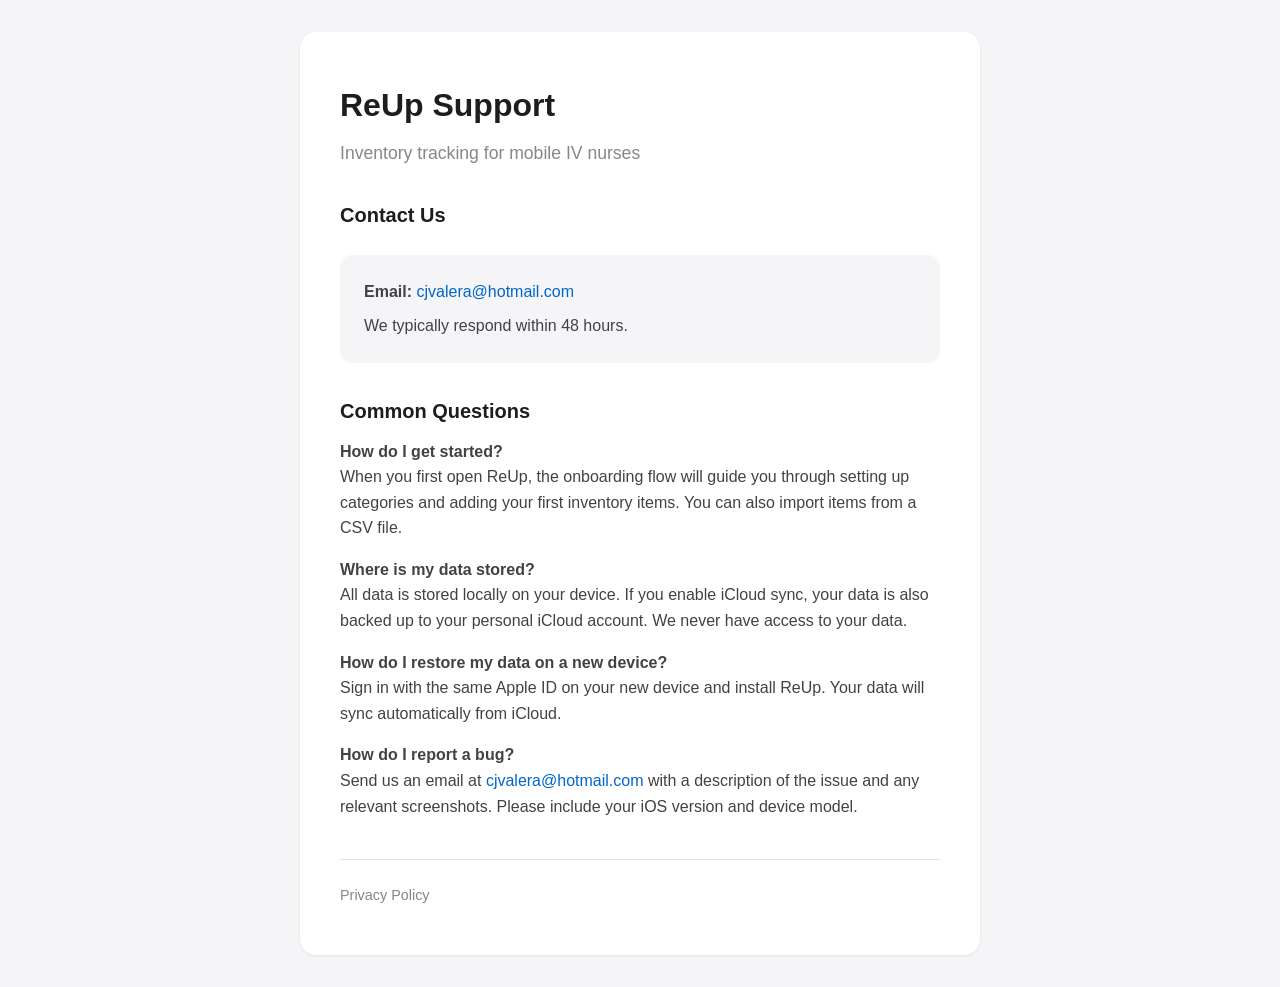
==== index.html @ 14303cd3 "Add support and privacy policy pages for App Store submission" ====
<!DOCTYPE html>
<html lang="en">
<head>
    <meta charset="UTF-8">
    <meta name="viewport" content="width=device-width, initial-scale=1.0">
    <title>ReUp - Support</title>
    <style>
        * { margin: 0; padding: 0; box-sizing: border-box; }
        body {
            font-family: -apple-system, BlinkMacSystemFont, "Segoe UI", Roboto, Helvetica, Arial, sans-serif;
            line-height: 1.6;
            color: #1d1d1f;
            background: #f5f5f7;
            padding: 2rem 1rem;
        }
        .container {
            max-width: 680px;
            margin: 0 auto;
            background: #fff;
            border-radius: 16px;
            padding: 3rem 2.5rem;
            box-shadow: 0 1px 3px rgba(0,0,0,0.08);
        }
        h1 { font-size: 2rem; font-weight: 700; margin-bottom: 0.5rem; }
        .subtitle { color: #86868b; font-size: 1.1rem; margin-bottom: 2rem; }
        h2 { font-size: 1.25rem; font-weight: 600; margin-top: 2rem; margin-bottom: 0.75rem; }
        p { margin-bottom: 1rem; color: #424245; }
        a { color: #0066cc; text-decoration: none; }
        a:hover { text-decoration: underline; }
        .contact-card {
            background: #f5f5f7;
            border-radius: 12px;
            padding: 1.5rem;
            margin: 1.5rem 0;
        }
        .contact-card p { margin-bottom: 0.5rem; }
        .contact-card p:last-child { margin-bottom: 0; }
        .nav { margin-top: 2.5rem; padding-top: 1.5rem; border-top: 1px solid #e5e5e5; font-size: 0.9rem; color: #86868b; }
        .nav a { color: #86868b; }
        .nav a:hover { color: #0066cc; }
    </style>
</head>
<body>
    <div class="container">
        <h1>ReUp Support</h1>
        <p class="subtitle">Inventory tracking for mobile IV nurses</p>

        <h2>Contact Us</h2>
        <div class="contact-card">
            <p><strong>Email:</strong> <a href="mailto:cjvalera@hotmail.com">cjvalera@hotmail.com</a></p>
            <p>We typically respond within 48 hours.</p>
        </div>

        <h2>Common Questions</h2>

        <p><strong>How do I get started?</strong><br>
        When you first open ReUp, the onboarding flow will guide you through setting up categories and adding your first inventory items. You can also import items from a CSV file.</p>

        <p><strong>Where is my data stored?</strong><br>
        All data is stored locally on your device. If you enable iCloud sync, your data is also backed up to your personal iCloud account. We never have access to your data.</p>

        <p><strong>How do I restore my data on a new device?</strong><br>
        Sign in with the same Apple ID on your new device and install ReUp. Your data will sync automatically from iCloud.</p>

        <p><strong>How do I report a bug?</strong><br>
        Send us an email at <a href="mailto:cjvalera@hotmail.com">cjvalera@hotmail.com</a> with a description of the issue and any relevant screenshots. Please include your iOS version and device model.</p>

        <div class="nav">
            <a href="privacy.html">Privacy Policy</a>
        </div>
    </div>
</body>
</html>
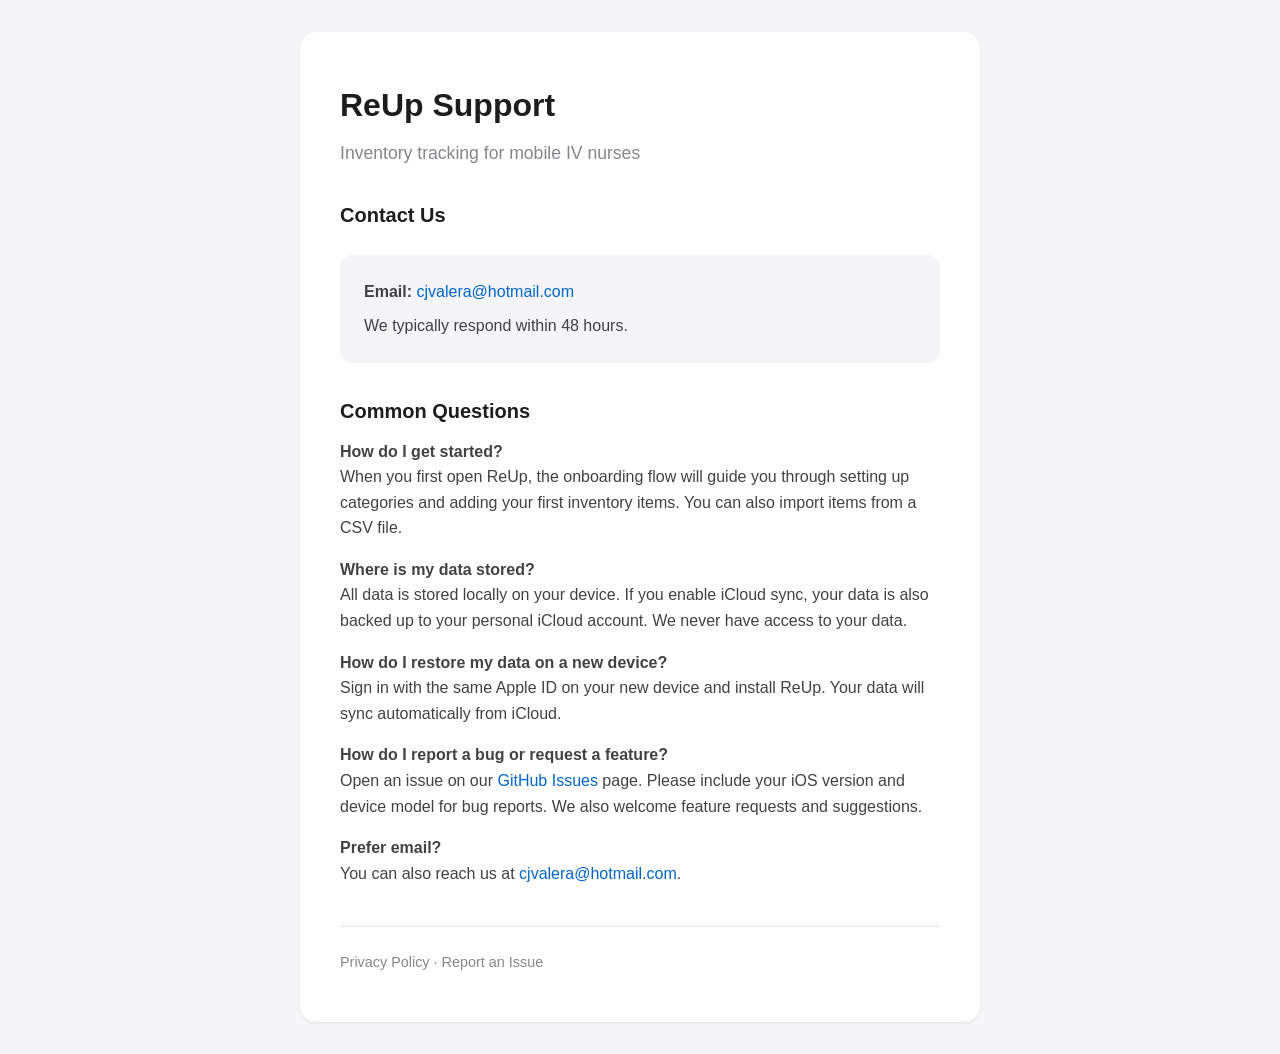
==== commit 9be0b2c2: "Add GitHub Issues link for bug reports and feature requests" ====
--- a/index.html
+++ b/index.html
@@ -62,11 +62,15 @@
         <p><strong>How do I restore my data on a new device?</strong><br>
         Sign in with the same Apple ID on your new device and install ReUp. Your data will sync automatically from iCloud.</p>
 
-        <p><strong>How do I report a bug?</strong><br>
-        Send us an email at <a href="mailto:cjvalera@hotmail.com">cjvalera@hotmail.com</a> with a description of the issue and any relevant screenshots. Please include your iOS version and device model.</p>
+        <p><strong>How do I report a bug or request a feature?</strong><br>
+        Open an issue on our <a href="https://github.com/cjvalera/reup-support/issues">GitHub Issues</a> page. Please include your iOS version and device model for bug reports. We also welcome feature requests and suggestions.</p>
+
+        <p><strong>Prefer email?</strong><br>
+        You can also reach us at <a href="mailto:cjvalera@hotmail.com">cjvalera@hotmail.com</a>.</p>
 
         <div class="nav">
-            <a href="privacy.html">Privacy Policy</a>
+            <a href="privacy.html">Privacy Policy</a> &middot;
+            <a href="https://github.com/cjvalera/reup-support/issues">Report an Issue</a>
         </div>
     </div>
 </body>
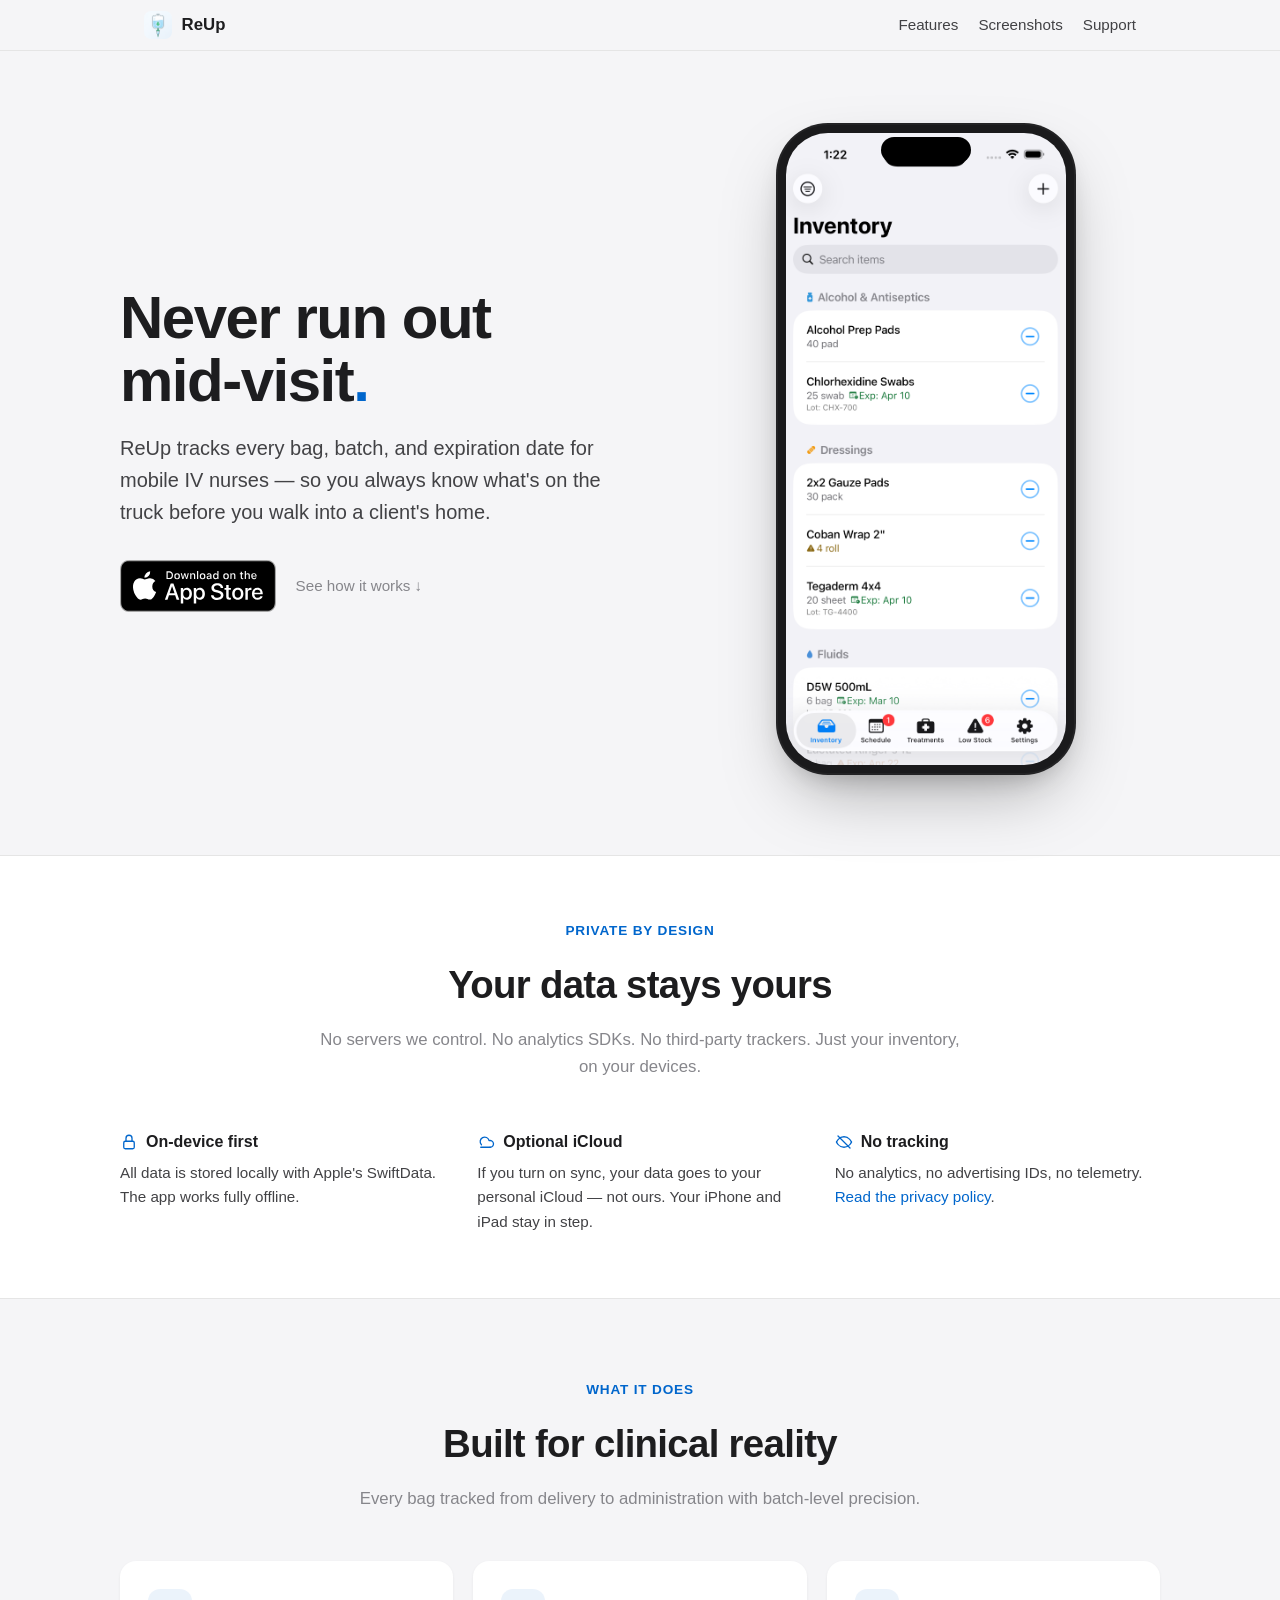
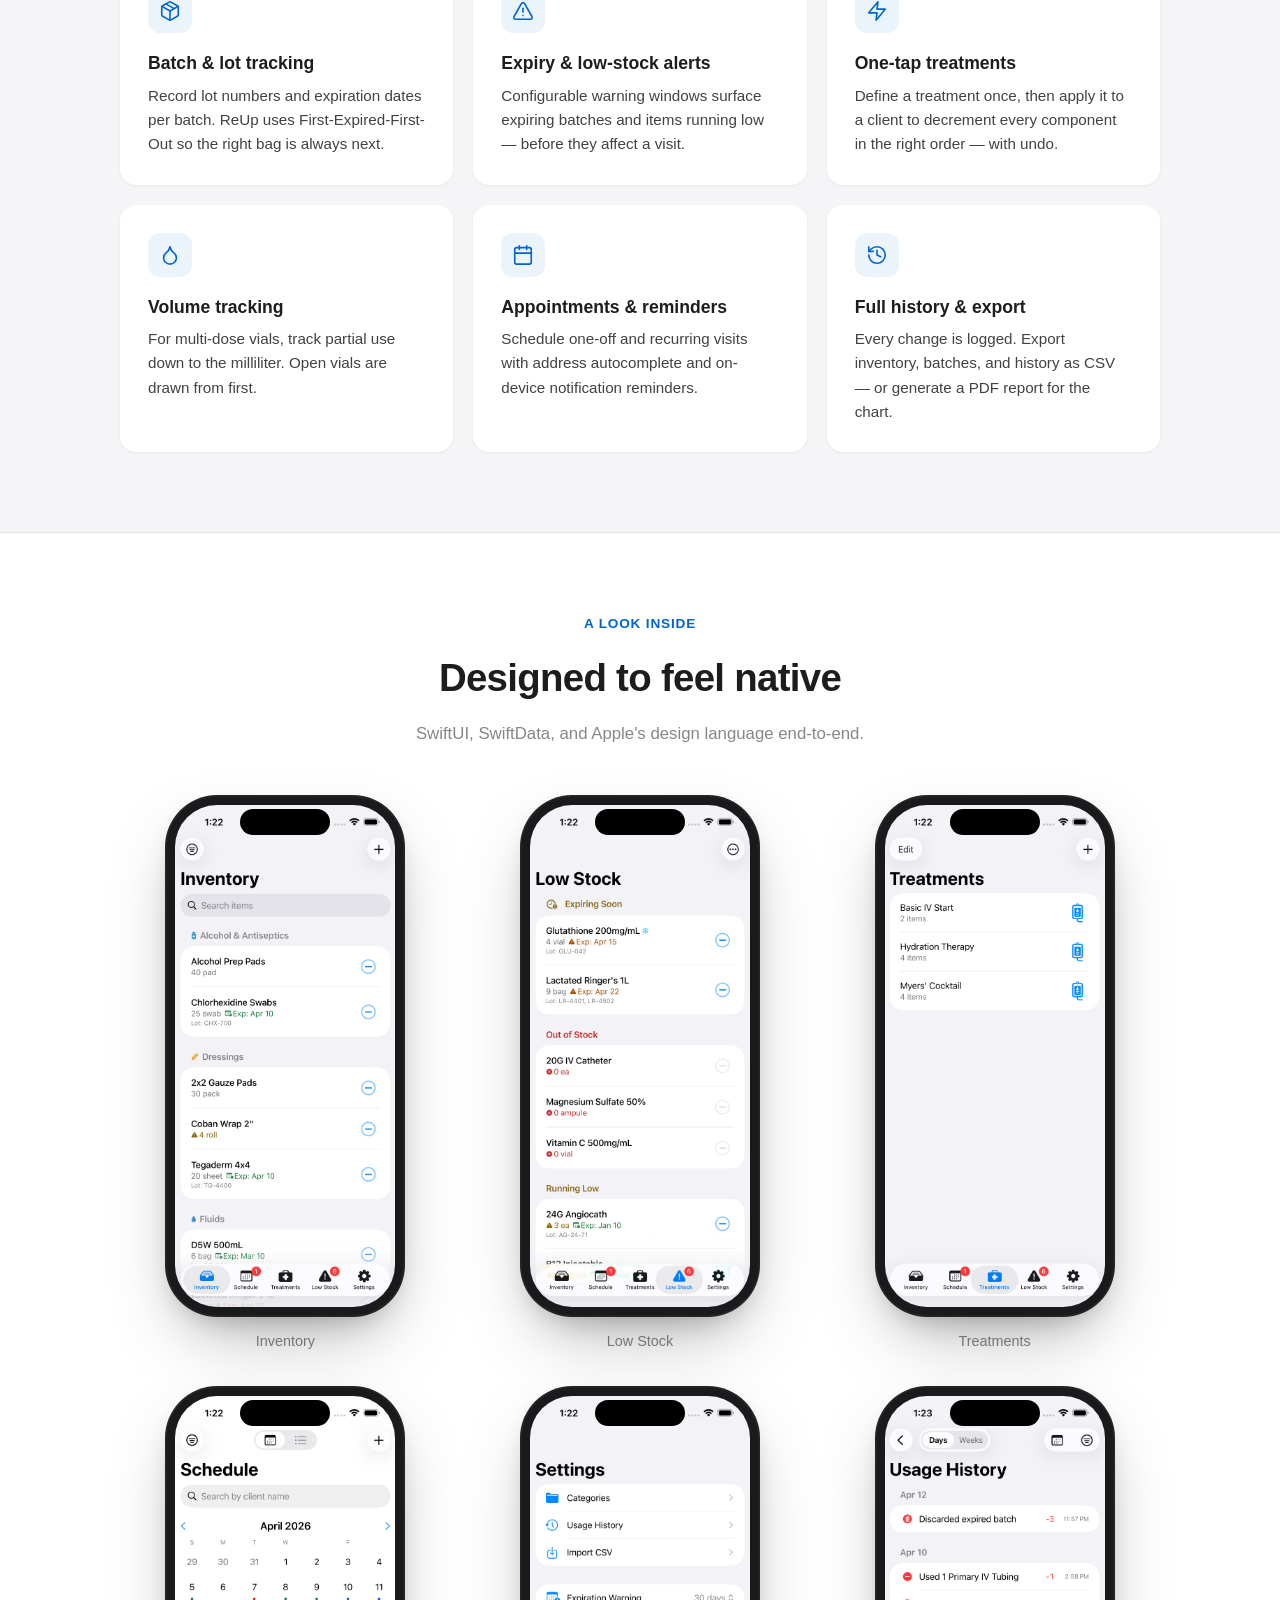
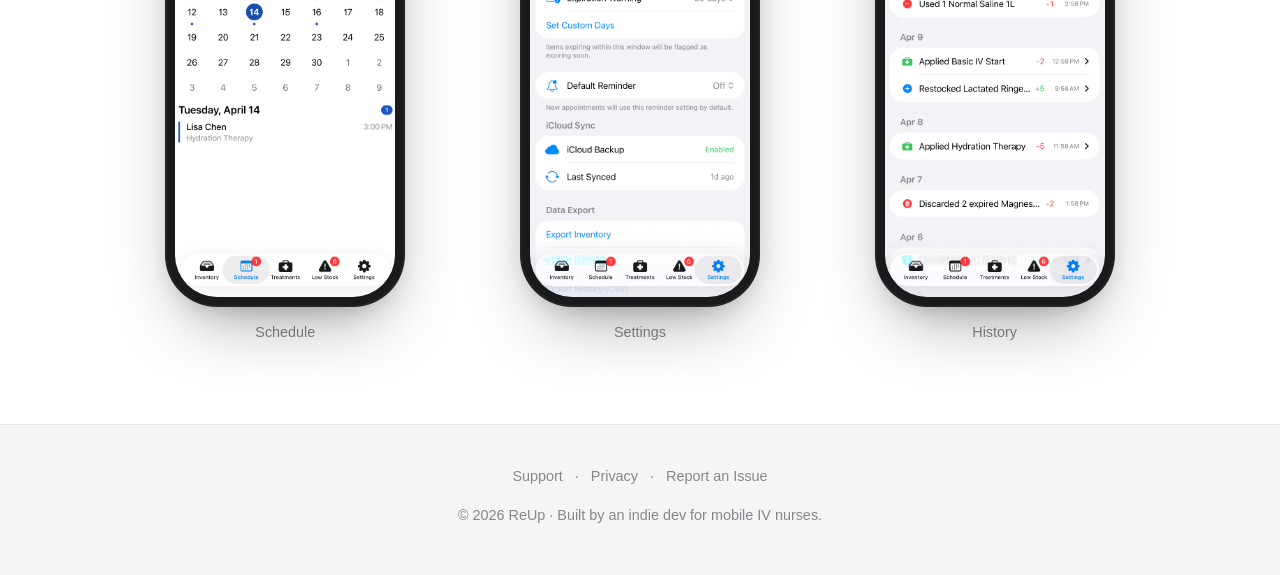
==== commit 0c76aaa2: "Add marketing landing page; move support to /support.html Replace the old support-only index with a " ====
--- a/index.html
+++ b/index.html
@@ -3,75 +3,444 @@
 <head>
     <meta charset="UTF-8">
     <meta name="viewport" content="width=device-width, initial-scale=1.0">
-    <title>ReUp - Support</title>
+    <title>ReUp — IV Nurse Inventory</title>
+    <meta name="description" content="ReUp helps mobile IV nurses keep track of bags, batches, expirations, and appointments — all on iPhone and iPad. Private by design.">
+
+    <link rel="canonical" href="https://cjvalera.github.io/reup-support/">
+    <link rel="icon" type="image/png" href="favicon.png">
+    <link rel="apple-touch-icon" href="apple-touch-icon.png">
+
+    <meta property="og:type" content="website">
+    <meta property="og:title" content="ReUp — IV Nurse Inventory">
+    <meta property="og:description" content="Track bags, batches, expirations, and appointments. Built for mobile IV nurses on iPhone and iPad.">
+    <meta property="og:image" content="https://cjvalera.github.io/reup-support/og-image.png">
+    <meta property="og:url" content="https://cjvalera.github.io/reup-support/">
+    <meta name="twitter:card" content="summary_large_image">
+    <meta name="twitter:title" content="ReUp — IV Nurse Inventory">
+    <meta name="twitter:description" content="Track bags, batches, expirations, and appointments. Built for mobile IV nurses on iPhone and iPad.">
+    <meta name="twitter:image" content="https://cjvalera.github.io/reup-support/og-image.png">
+
+    <script type="application/ld+json">
+    {
+      "@context": "https://schema.org",
+      "@type": "SoftwareApplication",
+      "name": "ReUp - IV Nurse Inventory",
+      "operatingSystem": "iOS",
+      "applicationCategory": "MedicalApplication",
+      "description": "Inventory tracking for mobile IV nurses — batches, expirations, treatments, and appointments.",
+      "url": "https://cjvalera.github.io/reup-support/",
+      "downloadUrl": "https://apps.apple.com/us/app/reup-iv-nurse-inventory/id6762025162",
+      "offers": { "@type": "Offer", "price": "0", "priceCurrency": "USD" }
+    }
+    </script>
+
     <style>
         * { margin: 0; padding: 0; box-sizing: border-box; }
+        :root {
+            --text: #1d1d1f;
+            --muted: #86868b;
+            --body: #424245;
+            --bg: #f5f5f7;
+            --card: #ffffff;
+            --accent: #0066cc;
+            --accent-soft: rgba(0, 102, 204, 0.08);
+            --border: #e5e5e5;
+        }
+        @media (prefers-reduced-motion: no-preference) {
+            html { scroll-behavior: smooth; }
+        }
         body {
             font-family: -apple-system, BlinkMacSystemFont, "Segoe UI", Roboto, Helvetica, Arial, sans-serif;
             line-height: 1.6;
-            color: #1d1d1f;
-            background: #f5f5f7;
-            padding: 2rem 1rem;
-        }
-        .container {
-            max-width: 680px;
+            color: var(--text);
+            background: var(--bg);
+            -webkit-font-smoothing: antialiased;
+        }
+
+        /* Nav */
+        .nav-bar {
+            background: rgba(245, 245, 247, 0.85);
+            backdrop-filter: saturate(180%) blur(20px);
+            -webkit-backdrop-filter: saturate(180%) blur(20px);
+            border-bottom: 1px solid var(--border);
+            position: sticky;
+            top: 0;
+            z-index: 10;
+        }
+        .nav-inner {
+            max-width: 1040px;
             margin: 0 auto;
-            background: #fff;
+            padding: 0.7rem 1.5rem;
+            display: flex;
+            align-items: center;
+            justify-content: space-between;
+        }
+        .nav-brand { display: flex; align-items: center; gap: 0.6rem; font-weight: 600; font-size: 1.05rem; color: var(--text); text-decoration: none; }
+        .nav-brand img { width: 28px; height: 28px; border-radius: 7px; }
+        .nav-links { display: flex; gap: 1.25rem; font-size: 0.95rem; }
+        .nav-links a { color: var(--body); text-decoration: none; }
+        .nav-links a:hover { color: var(--accent); }
+
+        section { padding: 5rem 1.5rem; }
+        .container { max-width: 1040px; margin: 0 auto; }
+
+        /* Hero */
+        .hero { padding-top: 4.5rem; padding-bottom: 5rem; }
+        .hero-grid {
+            display: grid;
+            grid-template-columns: 1.1fr 1fr;
+            gap: 3.5rem;
+            align-items: center;
+        }
+        .hero-text h1 {
+            font-size: clamp(2.4rem, 5.2vw, 3.75rem);
+            font-weight: 700;
+            letter-spacing: -0.025em;
+            line-height: 1.05;
+            margin-bottom: 1.25rem;
+        }
+        .hero-text h1 .dot { color: var(--accent); }
+        .hero-text .tagline {
+            font-size: clamp(1.05rem, 2vw, 1.25rem);
+            color: var(--body);
+            max-width: 520px;
+            margin-bottom: 2rem;
+        }
+        .cta-row { display: flex; gap: 1rem; flex-wrap: wrap; align-items: center; }
+        .app-store-badge {
+            display: inline-block;
+            transition: transform 0.15s ease;
+        }
+        .app-store-badge:hover { transform: scale(1.03); }
+        .app-store-badge img { display: block; height: 52px; width: auto; }
+        .scroll-cue {
+            color: var(--muted);
+            font-size: 0.95rem;
+            text-decoration: none;
+            display: inline-flex;
+            align-items: center;
+            gap: 0.35rem;
+            padding: 0.5rem 0.25rem;
+        }
+        .scroll-cue:hover { color: var(--accent); }
+
+        /* Phone mockup */
+        .hero-visual { display: flex; justify-content: center; align-items: center; }
+        .phone {
+            position: relative;
+            width: min(300px, 80vw);
+            aspect-ratio: 1320 / 2868;
+            background: #1a1a1c;
+            border-radius: 52px;
+            padding: 10px;
+            box-shadow:
+                0 0 0 2px rgba(255,255,255,0.04) inset,
+                0 30px 70px -20px rgba(0,0,0,0.35),
+                0 12px 28px -14px rgba(0,0,0,0.25);
+        }
+        .phone::before {
+            content: '';
+            position: absolute;
+            top: 14px; left: 50%;
+            transform: translateX(-50%);
+            width: 90px; height: 26px;
+            background: #000;
+            border-radius: 999px;
+            z-index: 2;
+        }
+        .phone img {
+            display: block;
+            width: 100%;
+            height: 100%;
+            border-radius: 42px;
+            object-fit: cover;
+        }
+
+        /* Privacy band — promoted */
+        .privacy-band {
+            background: var(--card);
+            border-top: 1px solid var(--border);
+            border-bottom: 1px solid var(--border);
+            padding: 4rem 1.5rem;
+        }
+        .privacy-grid {
+            display: grid;
+            grid-template-columns: repeat(auto-fit, minmax(220px, 1fr));
+            gap: 2rem;
+        }
+        .privacy-item h4 {
+            font-weight: 600;
+            margin-bottom: 0.4rem;
+            display: flex;
+            align-items: center;
+            gap: 0.5rem;
+        }
+        .privacy-item h4 svg {
+            width: 18px; height: 18px; color: var(--accent);
+            flex-shrink: 0;
+        }
+        .privacy-item p { color: var(--body); font-size: 0.95rem; }
+        .privacy-item p a { color: var(--accent); text-decoration: none; }
+        .privacy-item p a:hover { text-decoration: underline; }
+
+        /* Section heads */
+        .eyebrow {
+            display: block;
+            text-align: center;
+            color: var(--accent);
+            font-size: 0.85rem;
+            font-weight: 600;
+            letter-spacing: 0.06em;
+            text-transform: uppercase;
+            margin-bottom: 0.75rem;
+        }
+        .section-title {
+            font-size: clamp(1.85rem, 3.5vw, 2.4rem);
+            font-weight: 700;
+            letter-spacing: -0.018em;
+            text-align: center;
+            margin-bottom: 0.75rem;
+        }
+        .section-sub {
+            text-align: center;
+            color: var(--muted);
+            max-width: 640px;
+            margin: 0 auto 3rem;
+            font-size: 1.05rem;
+        }
+
+        /* Features */
+        .features {
+            display: grid;
+            grid-template-columns: repeat(auto-fit, minmax(280px, 1fr));
+            gap: 1.25rem;
+        }
+        .feature {
+            background: var(--card);
             border-radius: 16px;
-            padding: 3rem 2.5rem;
-            box-shadow: 0 1px 3px rgba(0,0,0,0.08);
-        }
-        h1 { font-size: 2rem; font-weight: 700; margin-bottom: 0.5rem; }
-        .subtitle { color: #86868b; font-size: 1.1rem; margin-bottom: 2rem; }
-        h2 { font-size: 1.25rem; font-weight: 600; margin-top: 2rem; margin-bottom: 0.75rem; }
-        p { margin-bottom: 1rem; color: #424245; }
-        a { color: #0066cc; text-decoration: none; }
-        a:hover { text-decoration: underline; }
-        .contact-card {
-            background: #f5f5f7;
+            padding: 1.75rem;
+            box-shadow: 0 1px 3px rgba(0,0,0,0.06);
+            transition: transform 0.2s ease, box-shadow 0.2s ease;
+        }
+        .feature:hover {
+            transform: translateY(-2px);
+            box-shadow: 0 6px 20px rgba(0,0,0,0.08);
+        }
+        .feature .icon-tile {
+            width: 44px;
+            height: 44px;
             border-radius: 12px;
-            padding: 1.5rem;
-            margin: 1.5rem 0;
-        }
-        .contact-card p { margin-bottom: 0.5rem; }
-        .contact-card p:last-child { margin-bottom: 0; }
-        .nav { margin-top: 2.5rem; padding-top: 1.5rem; border-top: 1px solid #e5e5e5; font-size: 0.9rem; color: #86868b; }
-        .nav a { color: #86868b; }
-        .nav a:hover { color: #0066cc; }
+            background: var(--accent-soft);
+            color: var(--accent);
+            display: inline-flex;
+            align-items: center;
+            justify-content: center;
+            margin-bottom: 1rem;
+        }
+        .feature .icon-tile svg { width: 22px; height: 22px; }
+        .feature h3 { font-size: 1.1rem; font-weight: 600; margin-bottom: 0.4rem; }
+        .feature p { color: var(--body); font-size: 0.95rem; }
+
+        /* Screenshots */
+        .shots-band { background: var(--card); border-top: 1px solid var(--border); }
+        .shots-grid {
+            display: grid;
+            grid-template-columns: repeat(3, 1fr);
+            gap: 2rem 1.5rem;
+            justify-items: center;
+        }
+        @media (max-width: 880px) { .shots-grid { grid-template-columns: repeat(2, 1fr); } }
+        @media (max-width: 540px) { .shots-grid { grid-template-columns: 1fr; } }
+        .shot {
+            display: flex;
+            flex-direction: column;
+            align-items: center;
+        }
+        .shot .phone { width: min(240px, 80vw); }
+        .shot-caption {
+            text-align: center;
+            color: var(--muted);
+            font-size: 0.9rem;
+            margin-top: 0.85rem;
+            font-weight: 500;
+        }
+
+        /* Footer */
+        footer {
+            padding: 2.5rem 1.5rem 3rem;
+            text-align: center;
+            color: var(--muted);
+            font-size: 0.9rem;
+            border-top: 1px solid var(--border);
+            background: var(--bg);
+        }
+        footer a { color: var(--muted); text-decoration: none; margin: 0 0.5rem; }
+        footer a:hover { color: var(--accent); }
+        .footer-credit { margin-top: 1rem; }
+
+        /* Responsive */
+        @media (max-width: 760px) {
+            .hero-grid { grid-template-columns: 1fr; gap: 2.5rem; text-align: center; }
+            .hero-text .tagline { margin-left: auto; margin-right: auto; }
+            .cta-row { justify-content: center; }
+            section { padding: 3.5rem 1.25rem; }
+            .hero { padding-top: 3rem; padding-bottom: 3.5rem; }
+        }
     </style>
 </head>
 <body>
-    <div class="container">
-        <h1>ReUp Support</h1>
-        <p class="subtitle">Inventory tracking for mobile IV nurses</p>
-
-        <h2>Contact Us</h2>
-        <div class="contact-card">
-            <p><strong>Email:</strong> <a href="mailto:cjvalera@hotmail.com">cjvalera@hotmail.com</a></p>
-            <p>We typically respond within 48 hours.</p>
-        </div>
-
-        <h2>Common Questions</h2>
-
-        <p><strong>How do I get started?</strong><br>
-        When you first open ReUp, the onboarding flow will guide you through setting up categories and adding your first inventory items. You can also import items from a CSV file.</p>
-
-        <p><strong>Where is my data stored?</strong><br>
-        All data is stored locally on your device. If you enable iCloud sync, your data is also backed up to your personal iCloud account. We never have access to your data.</p>
-
-        <p><strong>How do I restore my data on a new device?</strong><br>
-        Sign in with the same Apple ID on your new device and install ReUp. Your data will sync automatically from iCloud.</p>
-
-        <p><strong>How do I report a bug or request a feature?</strong><br>
-        Open an issue on our <a href="https://github.com/cjvalera/reup-support/issues">GitHub Issues</a> page. Please include your iOS version and device model for bug reports. We also welcome feature requests and suggestions.</p>
-
-        <p><strong>Prefer email?</strong><br>
-        You can also reach us at <a href="mailto:cjvalera@hotmail.com">cjvalera@hotmail.com</a>.</p>
-
-        <div class="nav">
-            <a href="privacy.html">Privacy Policy</a> &middot;
+
+    <nav class="nav-bar">
+        <div class="nav-inner">
+            <a href="#" class="nav-brand">
+                <img src="favicon.png" alt="" width="28" height="28">
+                <span>ReUp</span>
+            </a>
+            <div class="nav-links">
+                <a href="#features">Features</a>
+                <a href="#screenshots">Screenshots</a>
+                <a href="support.html">Support</a>
+            </div>
+        </div>
+    </nav>
+
+    <section class="hero">
+        <div class="container">
+            <div class="hero-grid">
+                <div class="hero-text">
+                    <h1>Never run out<br>mid-visit<span class="dot">.</span></h1>
+                    <p class="tagline">ReUp tracks every bag, batch, and expiration date for mobile IV nurses — so you always know what's on the truck before you walk into a client's home.</p>
+                    <div class="cta-row">
+                        <a href="https://apps.apple.com/us/app/reup-iv-nurse-inventory/id6762025162" class="app-store-badge" aria-label="Download ReUp on the App Store">
+                            <img src="screenshots/app-store-badge.svg" alt="Download on the App Store" width="156" height="52">
+                        </a>
+                        <a href="#screenshots" class="scroll-cue">See how it works ↓</a>
+                    </div>
+                </div>
+                <div class="hero-visual">
+                    <div class="phone">
+                        <img src="screenshots/01_inventory.png" alt="ReUp inventory screen on iPhone" width="300" height="652" loading="eager">
+                    </div>
+                </div>
+            </div>
+        </div>
+    </section>
+
+    <section class="privacy-band">
+        <div class="container">
+            <span class="eyebrow">Private by design</span>
+            <h2 class="section-title">Your data stays yours</h2>
+            <p class="section-sub">No servers we control. No analytics SDKs. No third-party trackers. Just your inventory, on your devices.</p>
+
+            <div class="privacy-grid">
+                <div class="privacy-item">
+                    <h4>
+                        <svg viewBox="0 0 24 24" fill="none" stroke="currentColor" stroke-width="1.75" stroke-linecap="round" stroke-linejoin="round" aria-hidden="true"><rect x="5" y="11" width="14" height="10" rx="2"/><path d="M8 11V7a4 4 0 0 1 8 0v4"/></svg>
+                        On-device first
+                    </h4>
+                    <p>All data is stored locally with Apple's SwiftData. The app works fully offline.</p>
+                </div>
+                <div class="privacy-item">
+                    <h4>
+                        <svg viewBox="0 0 24 24" fill="none" stroke="currentColor" stroke-width="1.75" stroke-linecap="round" stroke-linejoin="round" aria-hidden="true"><path d="M17.5 19a4.5 4.5 0 1 0-1.4-8.78 6 6 0 1 0-10.18 5.4"/><path d="M5 19h12.5"/></svg>
+                        Optional iCloud
+                    </h4>
+                    <p>If you turn on sync, your data goes to your personal iCloud — not ours. Your iPhone and iPad stay in step.</p>
+                </div>
+                <div class="privacy-item">
+                    <h4>
+                        <svg viewBox="0 0 24 24" fill="none" stroke="currentColor" stroke-width="1.75" stroke-linecap="round" stroke-linejoin="round" aria-hidden="true"><path d="M2 12s3-7 10-7 10 7 10 7"/><path d="M2 12s3 7 10 7 10-7 10-7"/><path d="m4 4 16 16"/></svg>
+                        No tracking
+                    </h4>
+                    <p>No analytics, no advertising IDs, no telemetry. <a href="privacy.html">Read the privacy policy</a>.</p>
+                </div>
+            </div>
+        </div>
+    </section>
+
+    <section id="features">
+        <div class="container">
+            <span class="eyebrow">What it does</span>
+            <h2 class="section-title">Built for clinical reality</h2>
+            <p class="section-sub">Every bag tracked from delivery to administration with batch-level precision.</p>
+
+            <div class="features">
+                <div class="feature">
+                    <span class="icon-tile">
+                        <svg viewBox="0 0 24 24" fill="none" stroke="currentColor" stroke-width="1.75" stroke-linecap="round" stroke-linejoin="round" aria-hidden="true"><path d="m7.5 4.27 9 5.15"/><path d="M21 8a2 2 0 0 0-1-1.73l-7-4a2 2 0 0 0-2 0l-7 4A2 2 0 0 0 3 8v8a2 2 0 0 0 1 1.73l7 4a2 2 0 0 0 2 0l7-4A2 2 0 0 0 21 16Z"/><path d="M3.3 7 12 12l8.7-5"/><path d="M12 22V12"/></svg>
+                    </span>
+                    <h3>Batch &amp; lot tracking</h3>
+                    <p>Record lot numbers and expiration dates per batch. ReUp uses First-Expired-First-Out so the right bag is always next.</p>
+                </div>
+
+                <div class="feature">
+                    <span class="icon-tile">
+                        <svg viewBox="0 0 24 24" fill="none" stroke="currentColor" stroke-width="1.75" stroke-linecap="round" stroke-linejoin="round" aria-hidden="true"><path d="m21.73 18-8-14a2 2 0 0 0-3.48 0l-8 14A2 2 0 0 0 4 21h16a2 2 0 0 0 1.73-3Z"/><line x1="12" x2="12" y1="9" y2="13"/><line x1="12" x2="12.01" y1="17" y2="17"/></svg>
+                    </span>
+                    <h3>Expiry &amp; low-stock alerts</h3>
+                    <p>Configurable warning windows surface expiring batches and items running low — before they affect a visit.</p>
+                </div>
+
+                <div class="feature">
+                    <span class="icon-tile">
+                        <svg viewBox="0 0 24 24" fill="none" stroke="currentColor" stroke-width="1.75" stroke-linecap="round" stroke-linejoin="round" aria-hidden="true"><polygon points="13 2 3 14 12 14 11 22 21 10 12 10 13 2"/></svg>
+                    </span>
+                    <h3>One-tap treatments</h3>
+                    <p>Define a treatment once, then apply it to a client to decrement every component in the right order — with undo.</p>
+                </div>
+
+                <div class="feature">
+                    <span class="icon-tile">
+                        <svg viewBox="0 0 24 24" fill="none" stroke="currentColor" stroke-width="1.75" stroke-linecap="round" stroke-linejoin="round" aria-hidden="true"><path d="M12 22a7 7 0 0 0 7-7c0-2-1-3.9-3-5.5s-3.5-4-4-6.5c-.5 2.5-2 4.9-4 6.5C6 11.1 5 13 5 15a7 7 0 0 0 7 7z"/></svg>
+                    </span>
+                    <h3>Volume tracking</h3>
+                    <p>For multi-dose vials, track partial use down to the milliliter. Open vials are drawn from first.</p>
+                </div>
+
+                <div class="feature">
+                    <span class="icon-tile">
+                        <svg viewBox="0 0 24 24" fill="none" stroke="currentColor" stroke-width="1.75" stroke-linecap="round" stroke-linejoin="round" aria-hidden="true"><path d="M8 2v4"/><path d="M16 2v4"/><rect width="18" height="18" x="3" y="4" rx="2"/><path d="M3 10h18"/></svg>
+                    </span>
+                    <h3>Appointments &amp; reminders</h3>
+                    <p>Schedule one-off and recurring visits with address autocomplete and on-device notification reminders.</p>
+                </div>
+
+                <div class="feature">
+                    <span class="icon-tile">
+                        <svg viewBox="0 0 24 24" fill="none" stroke="currentColor" stroke-width="1.75" stroke-linecap="round" stroke-linejoin="round" aria-hidden="true"><path d="M3 12a9 9 0 1 0 9-9 9.75 9.75 0 0 0-6.74 2.74L3 8"/><path d="M3 3v5h5"/><path d="M12 7v5l4 2"/></svg>
+                    </span>
+                    <h3>Full history &amp; export</h3>
+                    <p>Every change is logged. Export inventory, batches, and history as CSV — or generate a PDF report for the chart.</p>
+                </div>
+            </div>
+        </div>
+    </section>
+
+    <section id="screenshots" class="shots-band">
+        <div class="container">
+            <span class="eyebrow">A look inside</span>
+            <h2 class="section-title">Designed to feel native</h2>
+            <p class="section-sub">SwiftUI, SwiftData, and Apple's design language end-to-end.</p>
+
+            <div class="shots-grid">
+                <figure class="shot"><div class="phone"><img src="screenshots/01_inventory.png" alt="Inventory screen" loading="lazy" width="240" height="522"></div><figcaption class="shot-caption">Inventory</figcaption></figure>
+                <figure class="shot"><div class="phone"><img src="screenshots/02_low_stock.png" alt="Low stock screen" loading="lazy" width="240" height="522"></div><figcaption class="shot-caption">Low Stock</figcaption></figure>
+                <figure class="shot"><div class="phone"><img src="screenshots/03_treatments.png" alt="Treatments screen" loading="lazy" width="240" height="522"></div><figcaption class="shot-caption">Treatments</figcaption></figure>
+                <figure class="shot"><div class="phone"><img src="screenshots/04_schedule.png" alt="Schedule screen" loading="lazy" width="240" height="522"></div><figcaption class="shot-caption">Schedule</figcaption></figure>
+                <figure class="shot"><div class="phone"><img src="screenshots/05_settings.png" alt="Settings screen" loading="lazy" width="240" height="522"></div><figcaption class="shot-caption">Settings</figcaption></figure>
+                <figure class="shot"><div class="phone"><img src="screenshots/06_history.png" alt="History screen" loading="lazy" width="240" height="522"></div><figcaption class="shot-caption">History</figcaption></figure>
+            </div>
+        </div>
+    </section>
+
+    <footer>
+        <div>
+            <a href="support.html">Support</a> &middot;
+            <a href="privacy.html">Privacy</a> &middot;
             <a href="https://github.com/cjvalera/reup-support/issues">Report an Issue</a>
         </div>
-    </div>
+        <p class="footer-credit">&copy; 2026 ReUp · Built by an indie dev for mobile IV nurses.</p>
+    </footer>
+
 </body>
 </html>
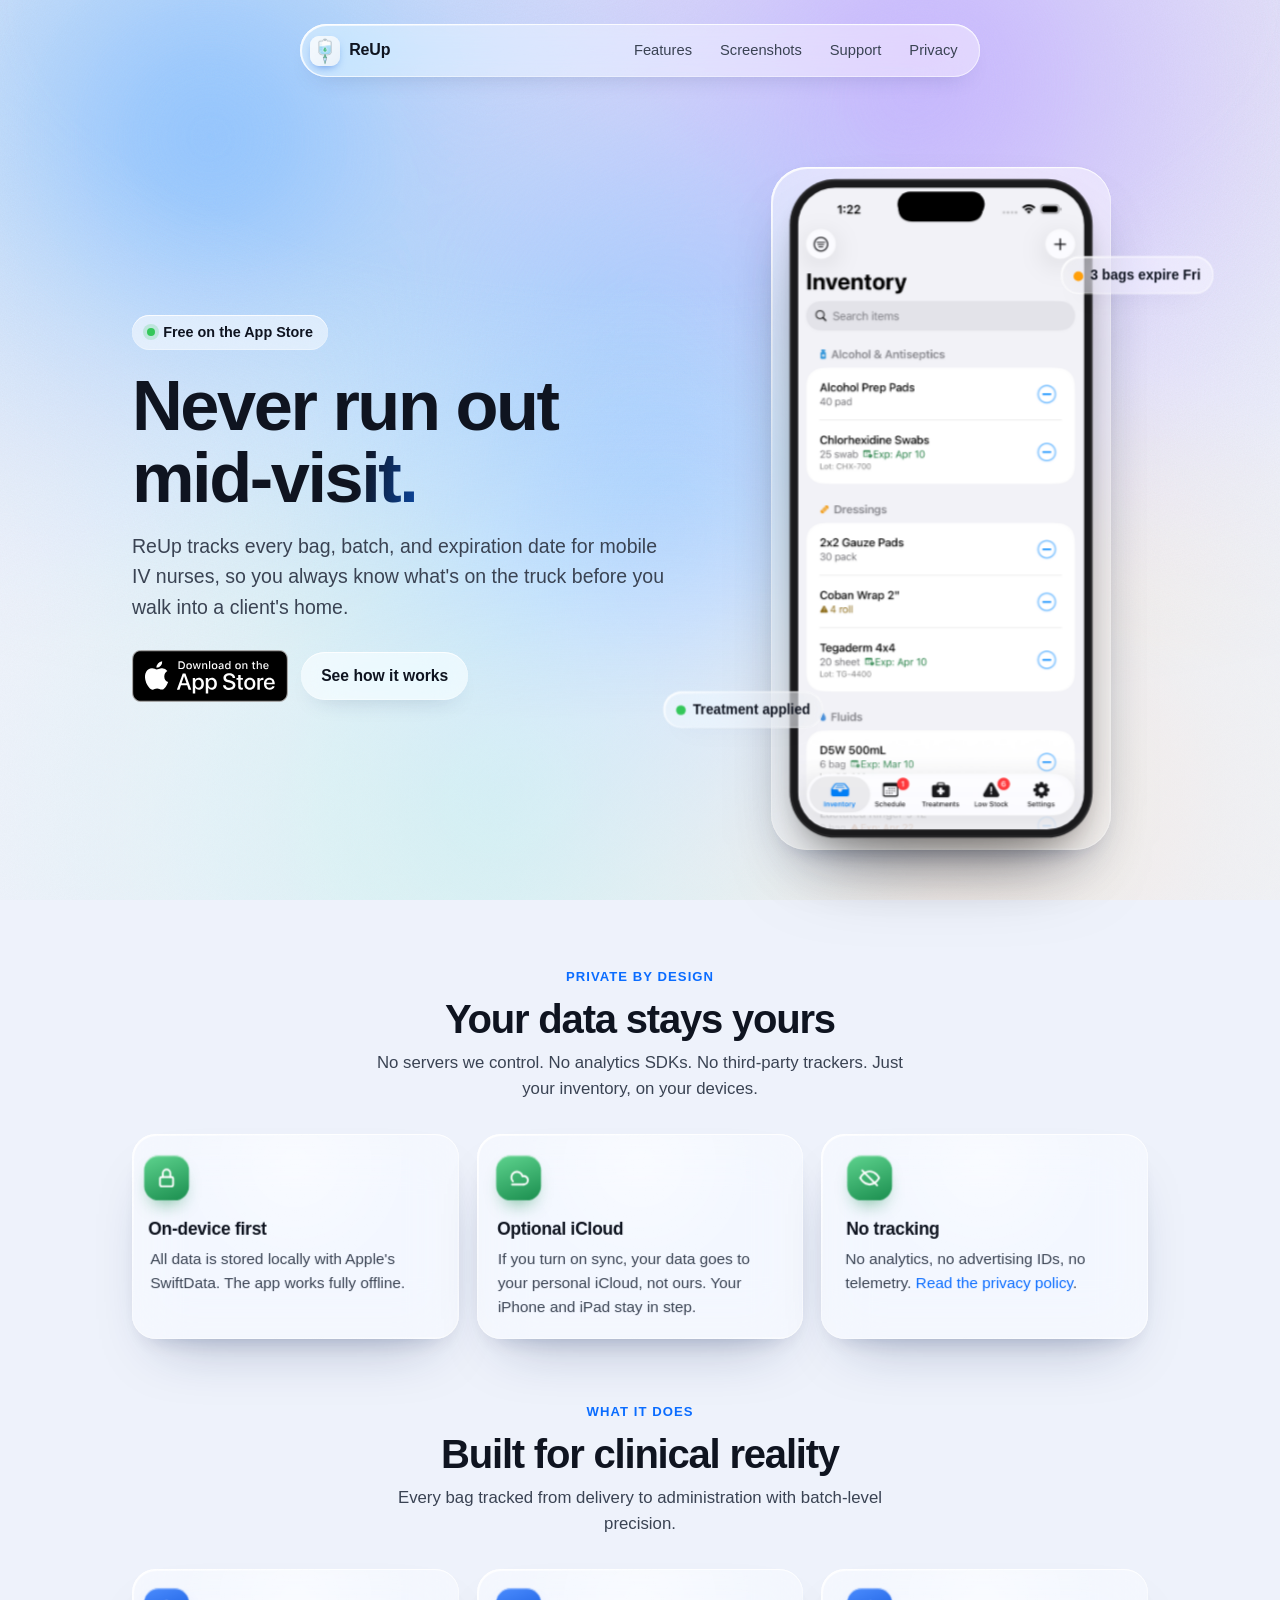
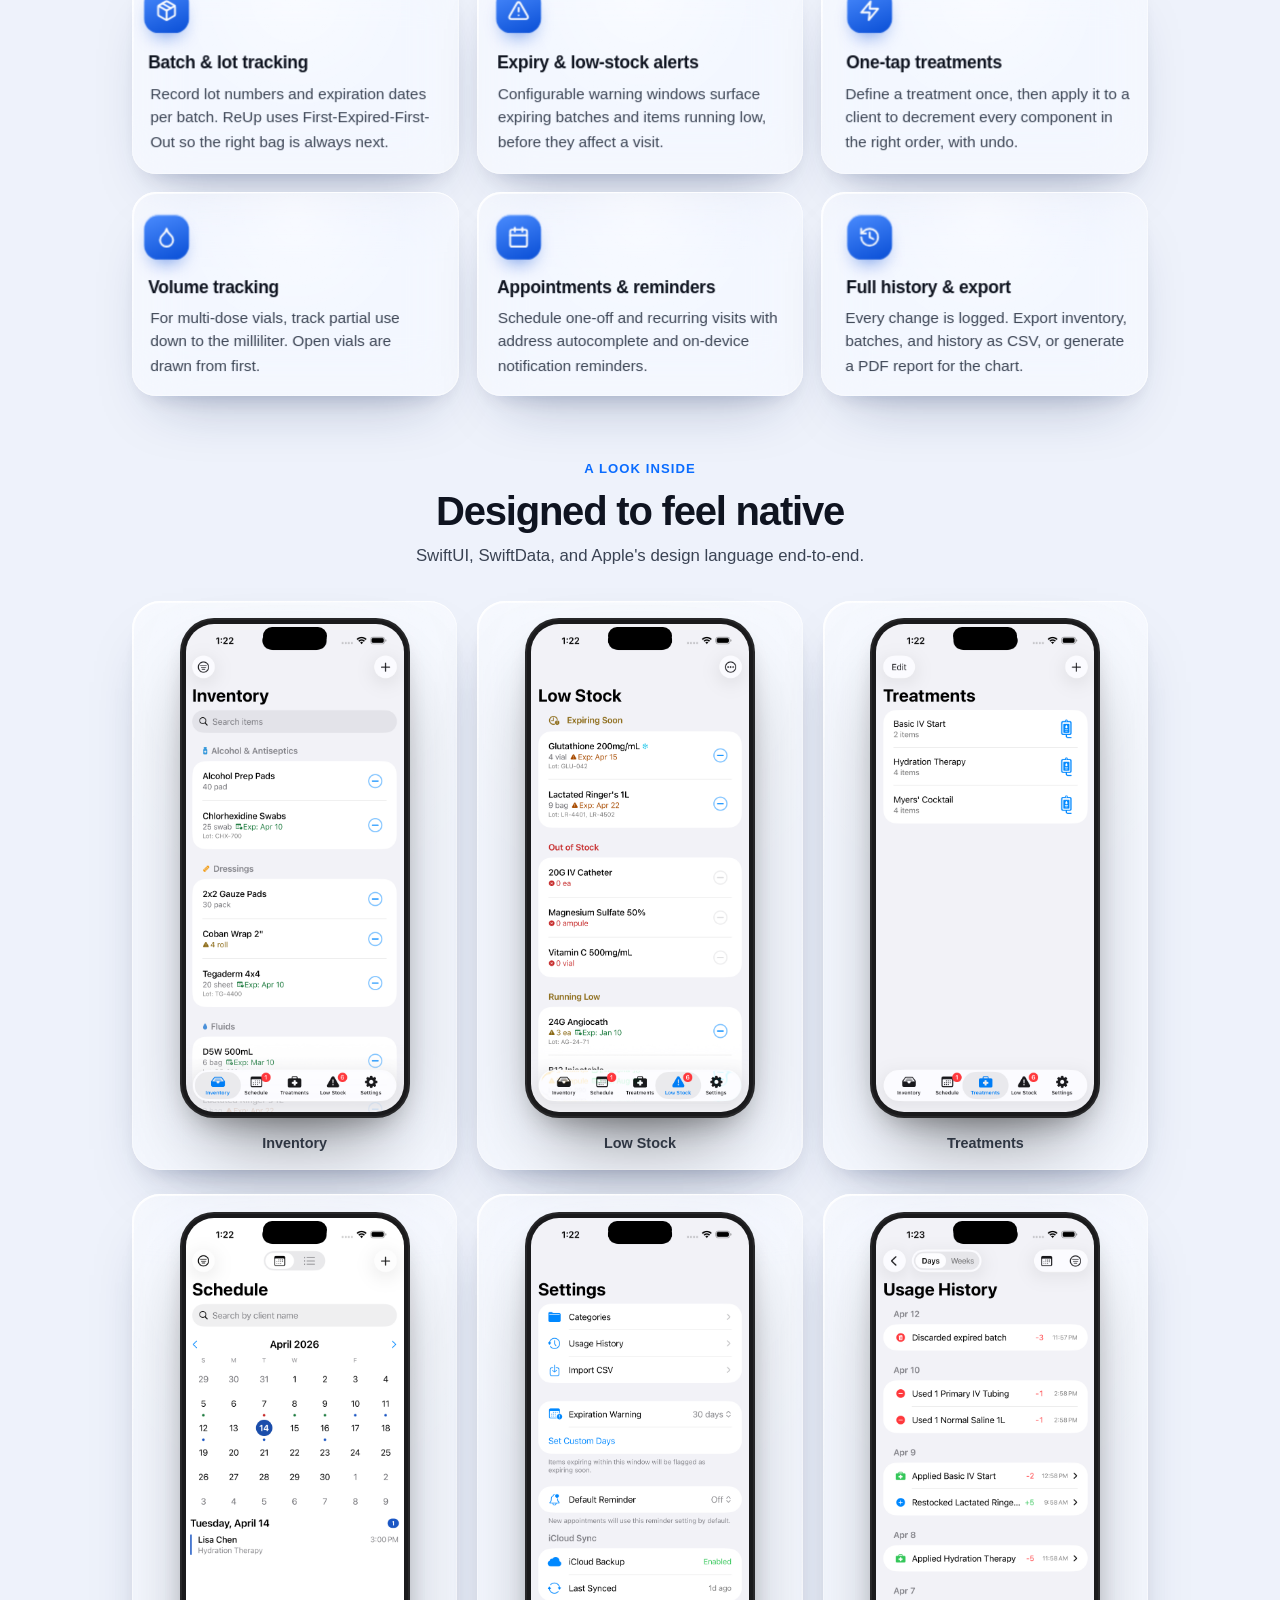
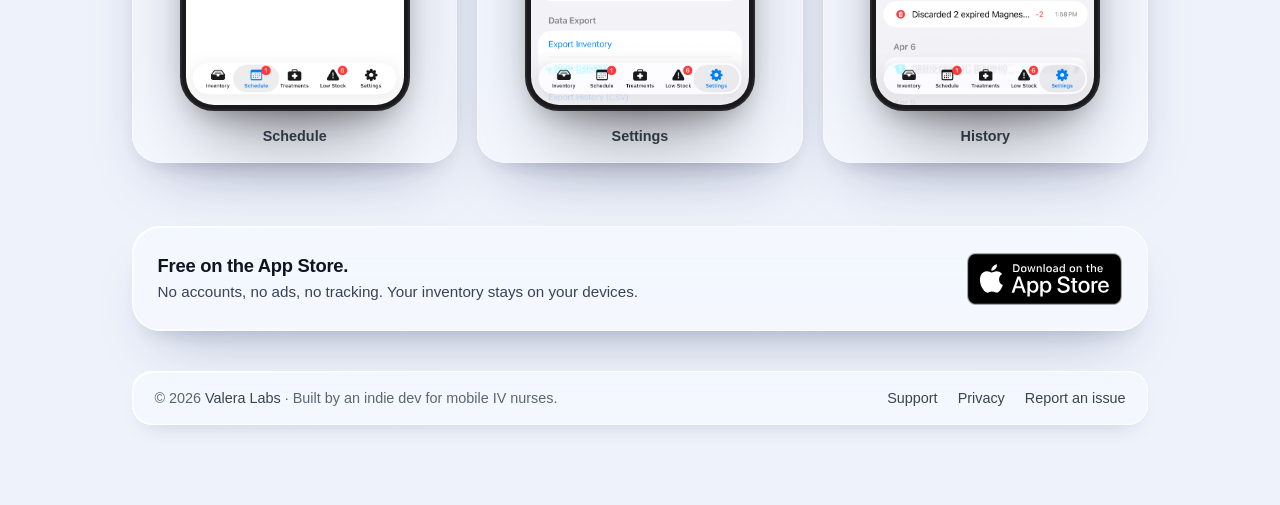
==== commit 5ba7e5a8: "Restyle the ReUp site with the Valera Labs liquid glass design Landing page gets the shared interact" ====
--- a/index.html
+++ b/index.html
@@ -2,23 +2,25 @@
 <html lang="en">
 <head>
     <meta charset="UTF-8">
-    <meta name="viewport" content="width=device-width, initial-scale=1.0">
+    <meta name="viewport" content="width=device-width, initial-scale=1.0, viewport-fit=cover">
     <title>ReUp — IV Nurse Inventory</title>
     <meta name="description" content="ReUp helps mobile IV nurses keep track of bags, batches, expirations, and appointments — all on iPhone and iPad. Private by design.">
-
-    <link rel="canonical" href="https://cjvalera.github.io/reup-support/">
+    <link rel="canonical" href="https://reup.valeralabs.io/">
     <link rel="icon" type="image/png" href="favicon.png">
     <link rel="apple-touch-icon" href="apple-touch-icon.png">
+    <link rel="stylesheet" href="_glass.css">
+    <meta name="theme-color" content="#eef2fb" media="(prefers-color-scheme: light)">
+    <meta name="theme-color" content="#07090f" media="(prefers-color-scheme: dark)">
 
     <meta property="og:type" content="website">
     <meta property="og:title" content="ReUp — IV Nurse Inventory">
     <meta property="og:description" content="Track bags, batches, expirations, and appointments. Built for mobile IV nurses on iPhone and iPad.">
-    <meta property="og:image" content="https://cjvalera.github.io/reup-support/og-image.png">
-    <meta property="og:url" content="https://cjvalera.github.io/reup-support/">
+    <meta property="og:image" content="https://reup.valeralabs.io/og-image.png">
+    <meta property="og:url" content="https://reup.valeralabs.io/">
     <meta name="twitter:card" content="summary_large_image">
     <meta name="twitter:title" content="ReUp — IV Nurse Inventory">
     <meta name="twitter:description" content="Track bags, batches, expirations, and appointments. Built for mobile IV nurses on iPhone and iPad.">
-    <meta name="twitter:image" content="https://cjvalera.github.io/reup-support/og-image.png">
+    <meta name="twitter:image" content="https://reup.valeralabs.io/og-image.png">
 
     <script type="application/ld+json">
     {
@@ -28,419 +30,298 @@
       "operatingSystem": "iOS",
       "applicationCategory": "MedicalApplication",
       "description": "Inventory tracking for mobile IV nurses — batches, expirations, treatments, and appointments.",
-      "url": "https://cjvalera.github.io/reup-support/",
+      "url": "https://reup.valeralabs.io/",
       "downloadUrl": "https://apps.apple.com/us/app/reup-iv-nurse-inventory/id6762025162",
       "offers": { "@type": "Offer", "price": "0", "priceCurrency": "USD" }
     }
     </script>
-
+    <!-- Moved to reup.valeralabs.io; the GitHub Pages copy only forwards there. -->
+    <script>if(location.hostname.endsWith('github.io'))location.replace('https://reup.valeralabs.io/'+location.pathname.replace(/^\/reup-support\/?/,''))</script>
     <style>
-        * { margin: 0; padding: 0; box-sizing: border-box; }
-        :root {
-            --text: #1d1d1f;
-            --muted: #86868b;
-            --body: #424245;
-            --bg: #f5f5f7;
-            --card: #ffffff;
-            --accent: #0066cc;
-            --accent-soft: rgba(0, 102, 204, 0.08);
-            --border: #e5e5e5;
-        }
-        @media (prefers-reduced-motion: no-preference) {
-            html { scroll-behavior: smooth; }
-        }
-        body {
-            font-family: -apple-system, BlinkMacSystemFont, "Segoe UI", Roboto, Helvetica, Arial, sans-serif;
-            line-height: 1.6;
-            color: var(--text);
-            background: var(--bg);
-            -webkit-font-smoothing: antialiased;
-        }
-
-        /* Nav */
-        .nav-bar {
-            background: rgba(245, 245, 247, 0.85);
-            backdrop-filter: saturate(180%) blur(20px);
-            -webkit-backdrop-filter: saturate(180%) blur(20px);
-            border-bottom: 1px solid var(--border);
-            position: sticky;
-            top: 0;
-            z-index: 10;
-        }
-        .nav-inner {
-            max-width: 1040px;
-            margin: 0 auto;
-            padding: 0.7rem 1.5rem;
-            display: flex;
+        /* hero */
+        .hero {
+            display: grid;
+            grid-template-columns: 1.15fr 0.85fr;
+            gap: 2.5rem;
             align-items: center;
-            justify-content: space-between;
-        }
-        .nav-brand { display: flex; align-items: center; gap: 0.6rem; font-weight: 600; font-size: 1.05rem; color: var(--text); text-decoration: none; }
-        .nav-brand img { width: 28px; height: 28px; border-radius: 7px; }
-        .nav-links { display: flex; gap: 1.25rem; font-size: 0.95rem; }
-        .nav-links a { color: var(--body); text-decoration: none; }
-        .nav-links a:hover { color: var(--accent); }
-
-        section { padding: 5rem 1.5rem; }
-        .container { max-width: 1040px; margin: 0 auto; }
-
-        /* Hero */
-        .hero { padding-top: 4.5rem; padding-bottom: 5rem; }
-        .hero-grid {
-            display: grid;
-            grid-template-columns: 1.1fr 1fr;
-            gap: 3.5rem;
-            align-items: center;
-        }
-        .hero-text h1 {
-            font-size: clamp(2.4rem, 5.2vw, 3.75rem);
+            padding: clamp(3rem, 10vh, 6.5rem) 0 clamp(2.5rem, 6vh, 4rem);
+        }
+        @media (max-width: 820px) { .hero { grid-template-columns: 1fr; text-align: center; gap: 2.5rem; } .hero .pill { margin-left: auto; margin-right: auto; } .hero-visual { order: -1; } }
+        .hero h1 {
+            font-size: clamp(2.5rem, 6.4vw, 4.4rem);
             font-weight: 700;
-            letter-spacing: -0.025em;
-            line-height: 1.05;
-            margin-bottom: 1.25rem;
-        }
-        .hero-text h1 .dot { color: var(--accent); }
-        .hero-text .tagline {
-            font-size: clamp(1.05rem, 2vw, 1.25rem);
-            color: var(--body);
-            max-width: 520px;
-            margin-bottom: 2rem;
-        }
-        .cta-row { display: flex; gap: 1rem; flex-wrap: wrap; align-items: center; }
-        .app-store-badge {
-            display: inline-block;
-            transition: transform 0.15s ease;
-        }
-        .app-store-badge:hover { transform: scale(1.03); }
+            letter-spacing: -0.035em;
+            line-height: 1.02;
+            margin: 1.25rem 0 1.1rem;
+        }
+        .hero h1 .shine {
+            background: linear-gradient(100deg, var(--text) 0%, var(--text) 40%, var(--accent) 60%, var(--text) 80%);
+            background-size: 200% 100%;
+            -webkit-background-clip: text; background-clip: text;
+            color: transparent;
+            animation: shine 7s ease-in-out infinite;
+        }
+        @keyframes shine { 0%, 100% { background-position: 100% 0; } 50% { background-position: 0 0; } }
+        .lede { font-size: clamp(1.05rem, 2vw, 1.22rem); color: var(--body); max-width: 50ch; }
+        @media (max-width: 820px) { .lede { margin: 0 auto; } }
+        .cta-row { display: flex; flex-wrap: wrap; gap: 0.85rem; margin-top: 1.75rem; align-items: center; }
+        @media (max-width: 820px) { .cta-row { justify-content: center; } }
+        .app-store-badge { display: inline-block; transition: transform 0.2s ease; }
+        .app-store-badge:hover { transform: translateY(-1px) scale(1.02); }
         .app-store-badge img { display: block; height: 52px; width: auto; }
-        .scroll-cue {
-            color: var(--muted);
-            font-size: 0.95rem;
-            text-decoration: none;
-            display: inline-flex;
-            align-items: center;
-            gap: 0.35rem;
-            padding: 0.5rem 0.25rem;
-        }
-        .scroll-cue:hover { color: var(--accent); }
-
-        /* Phone mockup */
-        .hero-visual { display: flex; justify-content: center; align-items: center; }
+        .btn {
+            display: inline-flex; align-items: center; gap: 0.5rem;
+            padding: 0.75rem 1.25rem; border-radius: 999px;
+            font-weight: 600; font-size: 0.98rem; color: var(--text);
+            background: var(--glass-strong);
+            -webkit-backdrop-filter: blur(20px) saturate(180%); backdrop-filter: blur(20px) saturate(180%);
+            box-shadow: inset 0 1px 0 var(--glass-edge), inset 0 -1px 0 var(--glass-edge-soft), var(--glass-shadow);
+            transition: transform 0.2s ease;
+        }
+        .btn:hover { text-decoration: none; transform: translateY(-1px); }
+
+        /* phone in a tilting glass stage */
+        .hero-visual { display: flex; justify-content: center; perspective: 1400px; }
+        .stage {
+            position: relative;
+            width: min(340px, 82vw);
+            padding: 1.5rem;
+            transform-style: preserve-3d;
+            transform: rotateX(var(--rx, 0deg)) rotateY(var(--ry, 0deg));
+            transition: transform 0.6s cubic-bezier(0.2, 0.8, 0.2, 1);
+            --mx: 50%; --my: 30%;
+        }
+        .stage.is-hover { transition: transform 0.08s linear; }
+        .stage .glass-layer { position: absolute; inset: 0; border-radius: 36px; transform: translateZ(0); overflow: hidden; }
+        .stage .glass-layer::after {
+            content: ""; position: absolute; inset: -40%;
+            background: radial-gradient(circle at var(--mx) var(--my), var(--specular) 0%, transparent 28%);
+            opacity: 0.55; mix-blend-mode: soft-light; transition: opacity 0.3s ease;
+        }
+        .stage.is-hover .glass-layer::after { opacity: 0.95; }
         .phone {
             position: relative;
-            width: min(300px, 80vw);
             aspect-ratio: 1320 / 2868;
             background: #1a1a1c;
-            border-radius: 52px;
-            padding: 10px;
-            box-shadow:
-                0 0 0 2px rgba(255,255,255,0.04) inset,
-                0 30px 70px -20px rgba(0,0,0,0.35),
-                0 12px 28px -14px rgba(0,0,0,0.25);
-        }
-        .phone::before {
-            content: '';
-            position: absolute;
-            top: 14px; left: 50%;
-            transform: translateX(-50%);
-            width: 90px; height: 26px;
-            background: #000;
-            border-radius: 999px;
-            z-index: 2;
-        }
-        .phone img {
-            display: block;
-            width: 100%;
-            height: 100%;
-            border-radius: 42px;
-            object-fit: cover;
-        }
-
-        /* Privacy band — promoted */
-        .privacy-band {
-            background: var(--card);
-            border-top: 1px solid var(--border);
-            border-bottom: 1px solid var(--border);
-            padding: 4rem 1.5rem;
-        }
-        .privacy-grid {
-            display: grid;
-            grid-template-columns: repeat(auto-fit, minmax(220px, 1fr));
-            gap: 2rem;
-        }
-        .privacy-item h4 {
-            font-weight: 600;
-            margin-bottom: 0.4rem;
-            display: flex;
-            align-items: center;
-            gap: 0.5rem;
-        }
-        .privacy-item h4 svg {
-            width: 18px; height: 18px; color: var(--accent);
-            flex-shrink: 0;
-        }
-        .privacy-item p { color: var(--body); font-size: 0.95rem; }
-        .privacy-item p a { color: var(--accent); text-decoration: none; }
-        .privacy-item p a:hover { text-decoration: underline; }
-
-        /* Section heads */
-        .eyebrow {
-            display: block;
-            text-align: center;
-            color: var(--accent);
-            font-size: 0.85rem;
-            font-weight: 600;
-            letter-spacing: 0.06em;
-            text-transform: uppercase;
-            margin-bottom: 0.75rem;
-        }
-        .section-title {
-            font-size: clamp(1.85rem, 3.5vw, 2.4rem);
-            font-weight: 700;
-            letter-spacing: -0.018em;
-            text-align: center;
-            margin-bottom: 0.75rem;
-        }
-        .section-sub {
-            text-align: center;
-            color: var(--muted);
-            max-width: 640px;
-            margin: 0 auto 3rem;
-            font-size: 1.05rem;
-        }
-
-        /* Features */
-        .features {
-            display: grid;
-            grid-template-columns: repeat(auto-fit, minmax(280px, 1fr));
-            gap: 1.25rem;
-        }
-        .feature {
-            background: var(--card);
-            border-radius: 16px;
-            padding: 1.75rem;
-            box-shadow: 0 1px 3px rgba(0,0,0,0.06);
-            transition: transform 0.2s ease, box-shadow 0.2s ease;
-        }
-        .feature:hover {
-            transform: translateY(-2px);
-            box-shadow: 0 6px 20px rgba(0,0,0,0.08);
-        }
-        .feature .icon-tile {
-            width: 44px;
-            height: 44px;
-            border-radius: 12px;
-            background: var(--accent-soft);
-            color: var(--accent);
-            display: inline-flex;
-            align-items: center;
-            justify-content: center;
-            margin-bottom: 1rem;
-        }
-        .feature .icon-tile svg { width: 22px; height: 22px; }
-        .feature h3 { font-size: 1.1rem; font-weight: 600; margin-bottom: 0.4rem; }
-        .feature p { color: var(--body); font-size: 0.95rem; }
-
-        /* Screenshots */
-        .shots-band { background: var(--card); border-top: 1px solid var(--border); }
-        .shots-grid {
-            display: grid;
-            grid-template-columns: repeat(3, 1fr);
-            gap: 2rem 1.5rem;
-            justify-items: center;
-        }
-        @media (max-width: 880px) { .shots-grid { grid-template-columns: repeat(2, 1fr); } }
-        @media (max-width: 540px) { .shots-grid { grid-template-columns: 1fr; } }
-        .shot {
-            display: flex;
-            flex-direction: column;
-            align-items: center;
-        }
-        .shot .phone { width: min(240px, 80vw); }
-        .shot-caption {
-            text-align: center;
-            color: var(--muted);
-            font-size: 0.9rem;
-            margin-top: 0.85rem;
-            font-weight: 500;
-        }
-
-        /* Footer */
-        footer {
-            padding: 2.5rem 1.5rem 3rem;
-            text-align: center;
-            color: var(--muted);
-            font-size: 0.9rem;
-            border-top: 1px solid var(--border);
-            background: var(--bg);
-        }
-        footer a { color: var(--muted); text-decoration: none; margin: 0 0.5rem; }
-        footer a:hover { color: var(--accent); }
-        .footer-credit { margin-top: 1rem; }
-
-        /* Responsive */
-        @media (max-width: 760px) {
-            .hero-grid { grid-template-columns: 1fr; gap: 2.5rem; text-align: center; }
-            .hero-text .tagline { margin-left: auto; margin-right: auto; }
-            .cta-row { justify-content: center; }
-            section { padding: 3.5rem 1.25rem; }
-            .hero { padding-top: 3rem; padding-bottom: 3.5rem; }
-        }
+            border-radius: 44px;
+            padding: 8px;
+            transform: translateZ(50px);
+            box-shadow: 0 0 0 2px rgba(255,255,255,0.06) inset, 0 40px 80px -30px rgba(0,0,0,0.55), 0 14px 30px -14px rgba(0,0,0,0.35);
+        }
+        .phone::before { content: ""; position: absolute; top: 12px; left: 50%; transform: translateX(-50%); width: 84px; height: 24px; background: #000; border-radius: 999px; z-index: 2; }
+        .phone img { display: block; width: 100%; height: 100%; border-radius: 36px; object-fit: cover; }
+        .stage .chip {
+            position: absolute; padding: 0.45rem 0.75rem; border-radius: 999px;
+            font-size: 0.8rem; font-weight: 600; color: var(--text); white-space: nowrap;
+            transform: translateZ(var(--z, 90px));
+        }
+        .stage .chip.a { top: 16%; right: -24%; --z: 110px; }
+        .stage .chip.b { bottom: 20%; left: -26%; --z: 95px; }
+        .stage .chip .sw { display: inline-block; width: 9px; height: 9px; border-radius: 50%; margin-right: 0.4rem; vertical-align: -1px; }
+        @media (max-width: 600px) { .stage .chip { display: none; } }
+
+        /* section heads */
+        .section { padding: clamp(2.5rem, 7vh, 4.5rem) 0 0; }
+        .eyebrow { display: block; text-align: center; color: var(--accent); font-size: 0.82rem; font-weight: 650; letter-spacing: 0.08em; text-transform: uppercase; margin-bottom: 0.6rem; }
+        .section-title { font-size: clamp(1.85rem, 3.6vw, 2.5rem); font-weight: 700; letter-spacing: -0.03em; text-align: center; margin-bottom: 0.6rem; line-height: 1.1; }
+        .section-sub { text-align: center; color: var(--body); max-width: 60ch; margin: 0 auto 2rem; font-size: 1.05rem; }
+
+        /* glass cards that tilt */
+        .cards { display: grid; grid-template-columns: repeat(auto-fit, minmax(250px, 1fr)); gap: 1.1rem; perspective: 1400px; }
+        .card {
+            position: relative; border-radius: 24px; padding: 1.4rem 1.4rem 1.3rem;
+            transform-style: preserve-3d;
+            transform: rotateX(var(--rx, 0deg)) rotateY(var(--ry, 0deg));
+            transition: transform 0.6s cubic-bezier(0.2, 0.8, 0.2, 1);
+            --mx: 50%; --my: 30%;
+        }
+        .card.is-hover { transition: transform 0.08s linear; }
+        .card .glass-layer { position: absolute; inset: 0; border-radius: inherit; transform: translateZ(0); overflow: hidden; }
+        .card .glass-layer::after {
+            content: ""; position: absolute; inset: -40%;
+            background: radial-gradient(circle at var(--mx) var(--my), var(--specular) 0%, transparent 28%);
+            opacity: 0.5; mix-blend-mode: soft-light; transition: opacity 0.3s ease;
+        }
+        .card.is-hover .glass-layer::after { opacity: 0.95; }
+        .card > * { position: relative; }
+        .card .sym {
+            width: 44px; height: 44px; border-radius: 14px; display: grid; place-items: center;
+            background: linear-gradient(160deg, #4c8dff, #0a4fd6); color: #fff;
+            box-shadow: inset 0 1px 0 rgba(255,255,255,0.55), 0 10px 20px -10px rgba(10,79,214,0.8);
+            transform: translateZ(28px);
+        }
+        .card .sym.green { background: linear-gradient(160deg, #5fd48f, #1c8f50); box-shadow: inset 0 1px 0 rgba(255,255,255,0.55), 0 10px 20px -10px rgba(28,143,80,0.8); }
+        .card .sym svg { width: 22px; height: 22px; }
+        .card h3 { font-size: 1.08rem; font-weight: 650; letter-spacing: -0.015em; margin: 0.95rem 0 0.3rem; transform: translateZ(18px); }
+        .card p { color: var(--body); font-size: 0.95rem; transform: translateZ(12px); }
+        .card p a { color: var(--accent); }
+
+        /* screenshots */
+        .shots { display: grid; grid-template-columns: repeat(3, 1fr); gap: 1.5rem 1.25rem; }
+        @media (max-width: 880px) { .shots { grid-template-columns: repeat(2, 1fr); } }
+        @media (max-width: 540px) { .shots { grid-template-columns: 1fr; } }
+        .shot { position: relative; margin: 0; padding: 1.1rem 1.1rem 1rem; border-radius: 28px; display: flex; flex-direction: column; align-items: center; gap: 0.85rem; transform-style: preserve-3d; transform: rotateX(var(--rx, 0deg)) rotateY(var(--ry, 0deg)); transition: transform 0.6s cubic-bezier(0.2, 0.8, 0.2, 1); --mx: 50%; --my: 30%; }
+        .shot.is-hover { transition: transform 0.08s linear; }
+        .shot .glass-layer { position: absolute; inset: 0; border-radius: inherit; transform: translateZ(0); overflow: hidden; }
+        .shot .glass-layer::after { content: ""; position: absolute; inset: -40%; background: radial-gradient(circle at var(--mx) var(--my), var(--specular) 0%, transparent 28%); opacity: 0.5; mix-blend-mode: soft-light; }
+        .shot .phone { width: min(230px, 70vw); transform: translateZ(30px); border-radius: 34px; padding: 6px; }
+        .shot .phone::before { width: 64px; height: 18px; top: 9px; }
+        .shot .phone img { border-radius: 28px; }
+        .shot figcaption { position: relative; font-size: 0.9rem; font-weight: 550; color: var(--body); transform: translateZ(20px); }
+
+        /* closing band */
+        .band { margin-top: clamp(2.5rem, 7vh, 4.5rem); padding: 1.6rem 1.6rem; border-radius: 28px; display: flex; flex-wrap: wrap; align-items: center; justify-content: space-between; gap: 1rem 1.5rem; }
+        .band strong { display: block; font-size: 1.15rem; letter-spacing: -0.015em; }
+        .band span { color: var(--body); font-size: 0.95rem; }
+
+        .foot { max-width: none; }
+
+        @media (prefers-reduced-motion: reduce) { .hero h1 .shine { animation: none; } .stage, .card, .shot, .btn, .app-store-badge { transition: none; } }
     </style>
 </head>
 <body>
-
-    <nav class="nav-bar">
-        <div class="nav-inner">
-            <a href="#" class="nav-brand">
-                <img src="favicon.png" alt="" width="28" height="28">
-                <span>ReUp</span>
-            </a>
+    <div class="bg" aria-hidden="true">
+        <canvas id="bg"></canvas>
+        <div class="grain"></div>
+        <div class="vignette"></div>
+    </div>
+
+    <div class="page">
+        <nav class="nav glass" aria-label="Primary">
+            <a class="brand" href="index.html"><img src="appicon.png" alt=""><span>ReUp</span></a>
             <div class="nav-links">
                 <a href="#features">Features</a>
                 <a href="#screenshots">Screenshots</a>
                 <a href="support.html">Support</a>
-            </div>
-        </div>
-    </nav>
-
-    <section class="hero">
-        <div class="container">
-            <div class="hero-grid">
-                <div class="hero-text">
-                    <h1>Never run out<br>mid-visit<span class="dot">.</span></h1>
-                    <p class="tagline">ReUp tracks every bag, batch, and expiration date for mobile IV nurses — so you always know what's on the truck before you walk into a client's home.</p>
-                    <div class="cta-row">
-                        <a href="https://apps.apple.com/us/app/reup-iv-nurse-inventory/id6762025162" class="app-store-badge" aria-label="Download ReUp on the App Store">
-                            <img src="screenshots/app-store-badge.svg" alt="Download on the App Store" width="156" height="52">
-                        </a>
-                        <a href="#screenshots" class="scroll-cue">See how it works ↓</a>
-                    </div>
-                </div>
-                <div class="hero-visual">
+                <a href="privacy.html">Privacy</a>
+            </div>
+        </nav>
+
+        <header class="hero">
+            <div class="hero-text">
+                <span class="pill"><span class="dot" aria-hidden="true"></span>Free on the App Store</span>
+                <h1>Never run out<br><span class="shine">mid-visit.</span></h1>
+                <p class="lede">ReUp tracks every bag, batch, and expiration date for mobile IV nurses, so you always know what's on the truck before you walk into a client's home.</p>
+                <div class="cta-row">
+                    <a href="https://apps.apple.com/us/app/reup-iv-nurse-inventory/id6762025162" class="app-store-badge" aria-label="Download ReUp on the App Store">
+                        <img src="screenshots/app-store-badge.svg" alt="Download on the App Store" width="156" height="52">
+                    </a>
+                    <a class="btn" href="#screenshots">See how it works</a>
+                </div>
+            </div>
+            <div class="hero-visual">
+                <div class="stage" data-tilt="12">
+                    <div class="glass-layer glass"></div>
                     <div class="phone">
                         <img src="screenshots/01_inventory.png" alt="ReUp inventory screen on iPhone" width="300" height="652" loading="eager">
                     </div>
-                </div>
-            </div>
-        </div>
-    </section>
-
-    <section class="privacy-band">
-        <div class="container">
+                    <span class="chip glass a" aria-hidden="true"><span class="sw" style="background:#ff9f0a"></span>3 bags expire Fri</span>
+                    <span class="chip glass b" aria-hidden="true"><span class="sw" style="background:#34c759"></span>Treatment applied</span>
+                </div>
+            </div>
+        </header>
+
+        <section class="section" aria-labelledby="privacy-title">
             <span class="eyebrow">Private by design</span>
-            <h2 class="section-title">Your data stays yours</h2>
+            <h2 class="section-title" id="privacy-title">Your data stays yours</h2>
             <p class="section-sub">No servers we control. No analytics SDKs. No third-party trackers. Just your inventory, on your devices.</p>
-
-            <div class="privacy-grid">
-                <div class="privacy-item">
-                    <h4>
-                        <svg viewBox="0 0 24 24" fill="none" stroke="currentColor" stroke-width="1.75" stroke-linecap="round" stroke-linejoin="round" aria-hidden="true"><rect x="5" y="11" width="14" height="10" rx="2"/><path d="M8 11V7a4 4 0 0 1 8 0v4"/></svg>
-                        On-device first
-                    </h4>
+            <div class="cards">
+                <div class="card" data-tilt="10">
+                    <div class="glass-layer glass"></div>
+                    <div class="sym green" aria-hidden="true"><svg viewBox="0 0 24 24" fill="none" stroke="currentColor" stroke-width="2" stroke-linecap="round" stroke-linejoin="round"><rect x="5" y="11" width="14" height="10" rx="2"/><path d="M8 11V7a4 4 0 0 1 8 0v4"/></svg></div>
+                    <h3>On-device first</h3>
                     <p>All data is stored locally with Apple's SwiftData. The app works fully offline.</p>
                 </div>
-                <div class="privacy-item">
-                    <h4>
-                        <svg viewBox="0 0 24 24" fill="none" stroke="currentColor" stroke-width="1.75" stroke-linecap="round" stroke-linejoin="round" aria-hidden="true"><path d="M17.5 19a4.5 4.5 0 1 0-1.4-8.78 6 6 0 1 0-10.18 5.4"/><path d="M5 19h12.5"/></svg>
-                        Optional iCloud
-                    </h4>
-                    <p>If you turn on sync, your data goes to your personal iCloud — not ours. Your iPhone and iPad stay in step.</p>
-                </div>
-                <div class="privacy-item">
-                    <h4>
-                        <svg viewBox="0 0 24 24" fill="none" stroke="currentColor" stroke-width="1.75" stroke-linecap="round" stroke-linejoin="round" aria-hidden="true"><path d="M2 12s3-7 10-7 10 7 10 7"/><path d="M2 12s3 7 10 7 10-7 10-7"/><path d="m4 4 16 16"/></svg>
-                        No tracking
-                    </h4>
+                <div class="card" data-tilt="10">
+                    <div class="glass-layer glass"></div>
+                    <div class="sym green" aria-hidden="true"><svg viewBox="0 0 24 24" fill="none" stroke="currentColor" stroke-width="2" stroke-linecap="round" stroke-linejoin="round"><path d="M17.5 19a4.5 4.5 0 1 0-1.4-8.78 6 6 0 1 0-10.18 5.4"/><path d="M5 19h12.5"/></svg></div>
+                    <h3>Optional iCloud</h3>
+                    <p>If you turn on sync, your data goes to your personal iCloud, not ours. Your iPhone and iPad stay in step.</p>
+                </div>
+                <div class="card" data-tilt="10">
+                    <div class="glass-layer glass"></div>
+                    <div class="sym green" aria-hidden="true"><svg viewBox="0 0 24 24" fill="none" stroke="currentColor" stroke-width="2" stroke-linecap="round" stroke-linejoin="round"><path d="M2 12s3-7 10-7 10 7 10 7"/><path d="M2 12s3 7 10 7 10-7 10-7"/><path d="m4 4 16 16"/></svg></div>
+                    <h3>No tracking</h3>
                     <p>No analytics, no advertising IDs, no telemetry. <a href="privacy.html">Read the privacy policy</a>.</p>
                 </div>
             </div>
-        </div>
-    </section>
-
-    <section id="features">
-        <div class="container">
+        </section>
+
+        <section class="section" id="features" aria-labelledby="features-title">
             <span class="eyebrow">What it does</span>
-            <h2 class="section-title">Built for clinical reality</h2>
+            <h2 class="section-title" id="features-title">Built for clinical reality</h2>
             <p class="section-sub">Every bag tracked from delivery to administration with batch-level precision.</p>
-
-            <div class="features">
-                <div class="feature">
-                    <span class="icon-tile">
-                        <svg viewBox="0 0 24 24" fill="none" stroke="currentColor" stroke-width="1.75" stroke-linecap="round" stroke-linejoin="round" aria-hidden="true"><path d="m7.5 4.27 9 5.15"/><path d="M21 8a2 2 0 0 0-1-1.73l-7-4a2 2 0 0 0-2 0l-7 4A2 2 0 0 0 3 8v8a2 2 0 0 0 1 1.73l7 4a2 2 0 0 0 2 0l7-4A2 2 0 0 0 21 16Z"/><path d="M3.3 7 12 12l8.7-5"/><path d="M12 22V12"/></svg>
-                    </span>
+            <div class="cards">
+                <div class="card" data-tilt="10">
+                    <div class="glass-layer glass"></div>
+                    <div class="sym" aria-hidden="true"><svg viewBox="0 0 24 24" fill="none" stroke="currentColor" stroke-width="2" stroke-linecap="round" stroke-linejoin="round"><path d="m7.5 4.27 9 5.15"/><path d="M21 8a2 2 0 0 0-1-1.73l-7-4a2 2 0 0 0-2 0l-7 4A2 2 0 0 0 3 8v8a2 2 0 0 0 1 1.73l7 4a2 2 0 0 0 2 0l7-4A2 2 0 0 0 21 16Z"/><path d="M3.3 7 12 12l8.7-5"/><path d="M12 22V12"/></svg></div>
                     <h3>Batch &amp; lot tracking</h3>
                     <p>Record lot numbers and expiration dates per batch. ReUp uses First-Expired-First-Out so the right bag is always next.</p>
                 </div>
-
-                <div class="feature">
-                    <span class="icon-tile">
-                        <svg viewBox="0 0 24 24" fill="none" stroke="currentColor" stroke-width="1.75" stroke-linecap="round" stroke-linejoin="round" aria-hidden="true"><path d="m21.73 18-8-14a2 2 0 0 0-3.48 0l-8 14A2 2 0 0 0 4 21h16a2 2 0 0 0 1.73-3Z"/><line x1="12" x2="12" y1="9" y2="13"/><line x1="12" x2="12.01" y1="17" y2="17"/></svg>
-                    </span>
+                <div class="card" data-tilt="10">
+                    <div class="glass-layer glass"></div>
+                    <div class="sym" aria-hidden="true"><svg viewBox="0 0 24 24" fill="none" stroke="currentColor" stroke-width="2" stroke-linecap="round" stroke-linejoin="round"><path d="m21.73 18-8-14a2 2 0 0 0-3.48 0l-8 14A2 2 0 0 0 4 21h16a2 2 0 0 0 1.73-3Z"/><line x1="12" x2="12" y1="9" y2="13"/><line x1="12" x2="12.01" y1="17" y2="17"/></svg></div>
                     <h3>Expiry &amp; low-stock alerts</h3>
-                    <p>Configurable warning windows surface expiring batches and items running low — before they affect a visit.</p>
-                </div>
-
-                <div class="feature">
-                    <span class="icon-tile">
-                        <svg viewBox="0 0 24 24" fill="none" stroke="currentColor" stroke-width="1.75" stroke-linecap="round" stroke-linejoin="round" aria-hidden="true"><polygon points="13 2 3 14 12 14 11 22 21 10 12 10 13 2"/></svg>
-                    </span>
+                    <p>Configurable warning windows surface expiring batches and items running low, before they affect a visit.</p>
+                </div>
+                <div class="card" data-tilt="10">
+                    <div class="glass-layer glass"></div>
+                    <div class="sym" aria-hidden="true"><svg viewBox="0 0 24 24" fill="none" stroke="currentColor" stroke-width="2" stroke-linecap="round" stroke-linejoin="round"><polygon points="13 2 3 14 12 14 11 22 21 10 12 10 13 2"/></svg></div>
                     <h3>One-tap treatments</h3>
-                    <p>Define a treatment once, then apply it to a client to decrement every component in the right order — with undo.</p>
-                </div>
-
-                <div class="feature">
-                    <span class="icon-tile">
-                        <svg viewBox="0 0 24 24" fill="none" stroke="currentColor" stroke-width="1.75" stroke-linecap="round" stroke-linejoin="round" aria-hidden="true"><path d="M12 22a7 7 0 0 0 7-7c0-2-1-3.9-3-5.5s-3.5-4-4-6.5c-.5 2.5-2 4.9-4 6.5C6 11.1 5 13 5 15a7 7 0 0 0 7 7z"/></svg>
-                    </span>
+                    <p>Define a treatment once, then apply it to a client to decrement every component in the right order, with undo.</p>
+                </div>
+                <div class="card" data-tilt="10">
+                    <div class="glass-layer glass"></div>
+                    <div class="sym" aria-hidden="true"><svg viewBox="0 0 24 24" fill="none" stroke="currentColor" stroke-width="2" stroke-linecap="round" stroke-linejoin="round"><path d="M12 22a7 7 0 0 0 7-7c0-2-1-3.9-3-5.5s-3.5-4-4-6.5c-.5 2.5-2 4.9-4 6.5C6 11.1 5 13 5 15a7 7 0 0 0 7 7z"/></svg></div>
                     <h3>Volume tracking</h3>
                     <p>For multi-dose vials, track partial use down to the milliliter. Open vials are drawn from first.</p>
                 </div>
-
-                <div class="feature">
-                    <span class="icon-tile">
-                        <svg viewBox="0 0 24 24" fill="none" stroke="currentColor" stroke-width="1.75" stroke-linecap="round" stroke-linejoin="round" aria-hidden="true"><path d="M8 2v4"/><path d="M16 2v4"/><rect width="18" height="18" x="3" y="4" rx="2"/><path d="M3 10h18"/></svg>
-                    </span>
+                <div class="card" data-tilt="10">
+                    <div class="glass-layer glass"></div>
+                    <div class="sym" aria-hidden="true"><svg viewBox="0 0 24 24" fill="none" stroke="currentColor" stroke-width="2" stroke-linecap="round" stroke-linejoin="round"><path d="M8 2v4"/><path d="M16 2v4"/><rect width="18" height="18" x="3" y="4" rx="2"/><path d="M3 10h18"/></svg></div>
                     <h3>Appointments &amp; reminders</h3>
                     <p>Schedule one-off and recurring visits with address autocomplete and on-device notification reminders.</p>
                 </div>
-
-                <div class="feature">
-                    <span class="icon-tile">
-                        <svg viewBox="0 0 24 24" fill="none" stroke="currentColor" stroke-width="1.75" stroke-linecap="round" stroke-linejoin="round" aria-hidden="true"><path d="M3 12a9 9 0 1 0 9-9 9.75 9.75 0 0 0-6.74 2.74L3 8"/><path d="M3 3v5h5"/><path d="M12 7v5l4 2"/></svg>
-                    </span>
+                <div class="card" data-tilt="10">
+                    <div class="glass-layer glass"></div>
+                    <div class="sym" aria-hidden="true"><svg viewBox="0 0 24 24" fill="none" stroke="currentColor" stroke-width="2" stroke-linecap="round" stroke-linejoin="round"><path d="M3 12a9 9 0 1 0 9-9 9.75 9.75 0 0 0-6.74 2.74L3 8"/><path d="M3 3v5h5"/><path d="M12 7v5l4 2"/></svg></div>
                     <h3>Full history &amp; export</h3>
-                    <p>Every change is logged. Export inventory, batches, and history as CSV — or generate a PDF report for the chart.</p>
-                </div>
-            </div>
+                    <p>Every change is logged. Export inventory, batches, and history as CSV, or generate a PDF report for the chart.</p>
+                </div>
+            </div>
+        </section>
+
+        <section class="section" id="screenshots" aria-labelledby="shots-title">
+            <span class="eyebrow">A look inside</span>
+            <h2 class="section-title" id="shots-title">Designed to feel native</h2>
+            <p class="section-sub">SwiftUI, SwiftData, and Apple's design language end-to-end.</p>
+            <div class="shots">
+                <figure class="shot" data-tilt="8"><div class="glass-layer glass"></div><div class="phone"><img src="screenshots/01_inventory.png" alt="Inventory screen" loading="lazy" width="240" height="522"></div><figcaption>Inventory</figcaption></figure>
+                <figure class="shot" data-tilt="8"><div class="glass-layer glass"></div><div class="phone"><img src="screenshots/02_low_stock.png" alt="Low stock screen" loading="lazy" width="240" height="522"></div><figcaption>Low Stock</figcaption></figure>
+                <figure class="shot" data-tilt="8"><div class="glass-layer glass"></div><div class="phone"><img src="screenshots/03_treatments.png" alt="Treatments screen" loading="lazy" width="240" height="522"></div><figcaption>Treatments</figcaption></figure>
+                <figure class="shot" data-tilt="8"><div class="glass-layer glass"></div><div class="phone"><img src="screenshots/04_schedule.png" alt="Schedule screen" loading="lazy" width="240" height="522"></div><figcaption>Schedule</figcaption></figure>
+                <figure class="shot" data-tilt="8"><div class="glass-layer glass"></div><div class="phone"><img src="screenshots/05_settings.png" alt="Settings screen" loading="lazy" width="240" height="522"></div><figcaption>Settings</figcaption></figure>
+                <figure class="shot" data-tilt="8"><div class="glass-layer glass"></div><div class="phone"><img src="screenshots/06_history.png" alt="History screen" loading="lazy" width="240" height="522"></div><figcaption>History</figcaption></figure>
+            </div>
+        </section>
+
+        <div class="band glass">
+            <div><strong>Free on the App Store.</strong><span>No accounts, no ads, no tracking. Your inventory stays on your devices.</span></div>
+            <a href="https://apps.apple.com/us/app/reup-iv-nurse-inventory/id6762025162" class="app-store-badge" aria-label="Download ReUp on the App Store">
+                <img src="screenshots/app-store-badge.svg" alt="Download on the App Store" width="156" height="52">
+            </a>
         </div>
-    </section>
-
-    <section id="screenshots" class="shots-band">
-        <div class="container">
-            <span class="eyebrow">A look inside</span>
-            <h2 class="section-title">Designed to feel native</h2>
-            <p class="section-sub">SwiftUI, SwiftData, and Apple's design language end-to-end.</p>
-
-            <div class="shots-grid">
-                <figure class="shot"><div class="phone"><img src="screenshots/01_inventory.png" alt="Inventory screen" loading="lazy" width="240" height="522"></div><figcaption class="shot-caption">Inventory</figcaption></figure>
-                <figure class="shot"><div class="phone"><img src="screenshots/02_low_stock.png" alt="Low stock screen" loading="lazy" width="240" height="522"></div><figcaption class="shot-caption">Low Stock</figcaption></figure>
-                <figure class="shot"><div class="phone"><img src="screenshots/03_treatments.png" alt="Treatments screen" loading="lazy" width="240" height="522"></div><figcaption class="shot-caption">Treatments</figcaption></figure>
-                <figure class="shot"><div class="phone"><img src="screenshots/04_schedule.png" alt="Schedule screen" loading="lazy" width="240" height="522"></div><figcaption class="shot-caption">Schedule</figcaption></figure>
-                <figure class="shot"><div class="phone"><img src="screenshots/05_settings.png" alt="Settings screen" loading="lazy" width="240" height="522"></div><figcaption class="shot-caption">Settings</figcaption></figure>
-                <figure class="shot"><div class="phone"><img src="screenshots/06_history.png" alt="History screen" loading="lazy" width="240" height="522"></div><figcaption class="shot-caption">History</figcaption></figure>
-            </div>
-        </div>
-    </section>
-
-    <footer>
-        <div>
-            <a href="support.html">Support</a> &middot;
-            <a href="privacy.html">Privacy</a> &middot;
-            <a href="https://github.com/cjvalera/reup-support/issues">Report an Issue</a>
-        </div>
-        <p class="footer-credit">&copy; 2026 ReUp · Built by an indie dev for mobile IV nurses.</p>
-    </footer>
-
+
+        <footer class="foot glass">
+            <span>&copy; 2026 <a href="https://valeralabs.io/">Valera Labs</a> &middot; Built by an indie dev for mobile IV nurses.</span>
+            <span class="links">
+                <a href="support.html">Support</a>
+                <a href="privacy.html">Privacy</a>
+                <a href="https://github.com/cjvalera/reup-support/issues">Report an issue</a>
+            </span>
+        </footer>
+    </div>
+
+    <script src="_glass.js"></script>
 </body>
 </html>
--- a/_glass.css
+++ b/_glass.css
@@ -0,0 +1,168 @@
+/* Liquid glass design system shared by the ShiftSync pages. */
+:root {
+    color-scheme: light dark;
+    --bg: #eef2fb;
+    --text: #0f1420;
+    --muted: #5b6577;
+    --body: #3a4353;
+    --accent: #0a6cff;
+    --glass: rgba(255, 255, 255, 0.42);
+    --glass-strong: rgba(255, 255, 255, 0.62);
+    --glass-edge: rgba(255, 255, 255, 0.85);
+    --glass-edge-soft: rgba(255, 255, 255, 0.35);
+    --glass-shadow: 0 30px 60px -30px rgba(20, 40, 90, 0.35), 0 12px 24px -16px rgba(20, 40, 90, 0.25);
+    --specular: rgba(255, 255, 255, 0.9);
+    --pill: rgba(255, 255, 255, 0.5);
+    --border: rgba(15, 20, 32, 0.08);
+    --blob-1: #7fb3ff;
+    --blob-2: #b8a6ff;
+    --blob-3: #8fe3d1;
+    --blob-4: #ffd6a8;
+    --blob-cursor: #9cc7ff;
+    --blob-blend: normal;
+    --blob-alpha: 0.85;
+}
+@media (prefers-color-scheme: dark) {
+    :root {
+        --bg: #07090f;
+        --text: #f3f5fa;
+        --muted: #8b95a8;
+        --body: #b9c1d0;
+        --accent: #63a4ff;
+        --glass: rgba(255, 255, 255, 0.07);
+        --glass-strong: rgba(255, 255, 255, 0.11);
+        --glass-edge: rgba(255, 255, 255, 0.45);
+        --glass-edge-soft: rgba(255, 255, 255, 0.12);
+        --glass-shadow: 0 40px 80px -30px rgba(0, 0, 0, 0.7), 0 12px 24px -12px rgba(0, 0, 0, 0.5);
+        --specular: rgba(255, 255, 255, 0.55);
+        --pill: rgba(255, 255, 255, 0.08);
+        --border: rgba(255, 255, 255, 0.1);
+        --blob-1: #1f5fd6;
+        --blob-2: #5b3fd6;
+        --blob-3: #1c8f86;
+        --blob-4: #b2652a;
+        --blob-cursor: #2f7bff;
+        --blob-blend: screen;
+        --blob-alpha: 0.75;
+    }
+}
+
+* { margin: 0; padding: 0; box-sizing: border-box; }
+html { scroll-behavior: smooth; }
+body {
+    font-family: -apple-system, BlinkMacSystemFont, "SF Pro Display", "Segoe UI", Roboto, Helvetica, Arial, sans-serif;
+    line-height: 1.55;
+    color: var(--text);
+    background: var(--bg);
+    min-height: 100dvh;
+    -webkit-font-smoothing: antialiased;
+    overflow-x: hidden;
+}
+a { color: var(--accent); text-decoration: none; }
+a:hover { text-decoration: underline; }
+::selection { background: rgba(10, 108, 255, 0.25); }
+
+/* ---------- background: canvas when the page has one, gradient fallback otherwise ---------- */
+.bg { position: fixed; inset: 0; z-index: 0; pointer-events: none; overflow: hidden; }
+.bg canvas { position: absolute; inset: -12%; width: 124%; height: 124%; filter: blur(48px) saturate(1.25); will-change: transform; }
+.bg .fallback {
+    position: absolute; inset: -12%;
+    background:
+        radial-gradient(40% 45% at 18% 20%, var(--blob-1) 0%, transparent 70%),
+        radial-gradient(40% 45% at 82% 18%, var(--blob-2) 0%, transparent 70%),
+        radial-gradient(40% 45% at 30% 85%, var(--blob-3) 0%, transparent 70%),
+        radial-gradient(35% 40% at 85% 80%, var(--blob-4) 0%, transparent 70%);
+    filter: blur(40px) saturate(1.2);
+    opacity: var(--blob-alpha);
+}
+.bg .grain {
+    position: absolute; inset: 0; opacity: 0.35; mix-blend-mode: overlay;
+    background-image: url("data:image/svg+xml;utf8,<svg xmlns='http://www.w3.org/2000/svg' width='160' height='160'><filter id='n'><feTurbulence type='fractalNoise' baseFrequency='0.9' numOctaves='2' stitchTiles='stitch'/><feColorMatrix values='0 0 0 0 0.5  0 0 0 0 0.5  0 0 0 0 0.5  0 0 0 0.6 0'/></filter><rect width='100%' height='100%' filter='url(%23n)'/></svg>");
+}
+.bg .vignette {
+    position: absolute; inset: 0;
+    background: radial-gradient(120% 80% at 50% 0%, transparent 40%, color-mix(in srgb, var(--bg) 70%, transparent) 100%);
+}
+
+/* ---------- glass ---------- */
+.glass {
+    position: relative;
+    background: var(--glass);
+    -webkit-backdrop-filter: blur(28px) saturate(180%);
+    backdrop-filter: blur(28px) saturate(180%);
+    box-shadow:
+        inset 0 1px 0 var(--glass-edge),
+        inset 0 -1px 0 var(--glass-edge-soft),
+        inset 1px 0 0 var(--glass-edge-soft),
+        inset -1px 0 0 var(--glass-edge-soft),
+        var(--glass-shadow);
+}
+.glass::before {
+    content: "";
+    position: absolute; inset: 0;
+    border-radius: inherit;
+    padding: 1.5px;
+    background: linear-gradient(135deg, var(--glass-edge) 0%, transparent 35%, transparent 65%, var(--glass-edge-soft) 100%);
+    -webkit-mask: linear-gradient(#000 0 0) content-box, linear-gradient(#000 0 0);
+    mask: linear-gradient(#000 0 0) content-box, linear-gradient(#000 0 0);
+    -webkit-mask-composite: xor;
+    mask-composite: exclude;
+    pointer-events: none;
+}
+
+/* ---------- layout ---------- */
+.page { position: relative; z-index: 1; max-width: 1080px; margin: 0 auto; padding: 1.25rem 1rem 4rem; }
+@media (min-width: 720px) { .page { padding: 1.5rem 2rem 5rem; } }
+
+.nav {
+    position: sticky; top: 0.75rem; z-index: 5;
+    display: flex; align-items: center; justify-content: space-between; gap: 1rem;
+    padding: 0.5rem 0.6rem 0.5rem 0.6rem;
+    border-radius: 999px;
+    max-width: 680px; margin: 0 auto;
+}
+.brand { display: flex; align-items: center; gap: 0.6rem; font-weight: 650; letter-spacing: -0.01em; color: var(--text); }
+.brand:hover { text-decoration: none; }
+.brand img { width: 30px; height: 30px; border-radius: 9px; box-shadow: inset 0 1px 0 rgba(255,255,255,0.5), 0 4px 10px -4px rgba(10,79,214,0.6); }
+.nav-links { display: flex; gap: 0.15rem; }
+.nav-links a { padding: 0.45rem 0.8rem; border-radius: 999px; font-size: 0.92rem; color: var(--body); transition: background 0.2s ease, color 0.2s ease; }
+.nav-links a:hover, .nav-links a[aria-current] { background: var(--pill); color: var(--text); text-decoration: none; }
+@media (max-width: 480px) { .nav-links a { padding: 0.45rem 0.55rem; font-size: 0.85rem; } .brand span { display: none; } }
+
+.pill {
+    display: inline-flex; align-items: center; gap: 0.5rem;
+    padding: 0.4rem 0.95rem; border-radius: 999px;
+    font-size: 0.9rem; font-weight: 550; color: var(--text);
+    background: var(--pill);
+    box-shadow: inset 0 1px 0 var(--glass-edge), inset 0 -1px 0 var(--glass-edge-soft);
+}
+.pill .dot { width: 8px; height: 8px; border-radius: 50%; background: #34c759; box-shadow: 0 0 0 4px rgba(52,199,89,0.2); }
+
+/* ---------- document pages (privacy, terms, support) ---------- */
+.doc { max-width: 720px; margin: clamp(1.5rem, 5vh, 3rem) auto 0; padding: clamp(1.75rem, 4vw, 3rem); border-radius: 28px; }
+.doc h1 { font-size: clamp(1.9rem, 4.5vw, 2.5rem); font-weight: 700; letter-spacing: -0.03em; line-height: 1.1; margin-bottom: 0.5rem; }
+.doc .subtitle { color: var(--muted); font-size: 1.1rem; margin-bottom: 0.5rem; }
+.doc .effective { color: var(--muted); font-size: 0.9rem; margin-bottom: 2rem; }
+.doc h2 { font-size: 1.25rem; font-weight: 650; letter-spacing: -0.015em; margin-top: 2rem; margin-bottom: 0.75rem; }
+.doc h3 { font-size: 1.05rem; font-weight: 600; margin-top: 1.25rem; margin-bottom: 0.5rem; }
+.doc p { margin-bottom: 1rem; color: var(--body); }
+.doc ul, .doc ol { margin-bottom: 1rem; padding-left: 1.5rem; color: var(--body); }
+.doc li { margin-bottom: 0.5rem; }
+.doc table { width: 100%; border-collapse: collapse; margin-bottom: 1rem; font-size: 0.95rem; }
+.doc th, .doc td { text-align: left; padding: 0.55rem 0.6rem; border-bottom: 1px solid var(--border); vertical-align: top; color: var(--body); }
+.doc th { color: var(--text); font-weight: 600; }
+.doc .card { background: var(--pill); border-radius: 16px; padding: 1.25rem 1.5rem; margin: 1.5rem 0; box-shadow: inset 0 1px 0 var(--glass-edge); }
+.doc .card p { margin-bottom: 0.5rem; } .doc .card p:last-child { margin-bottom: 0; }
+
+.foot {
+    margin-top: 2.5rem;
+    display: flex; flex-wrap: wrap; align-items: center; justify-content: space-between; gap: 0.75rem 1.5rem;
+    padding: 1rem 1.4rem; border-radius: 20px;
+    font-size: 0.9rem; color: var(--muted);
+    max-width: 720px; margin-left: auto; margin-right: auto;
+}
+.foot .links { display: flex; flex-wrap: wrap; gap: 0.5rem 1.25rem; }
+.foot a { color: var(--body); }
+.foot a:hover { color: var(--accent); text-decoration: none; }
+
+@media (prefers-reduced-motion: reduce) { html { scroll-behavior: auto; } }
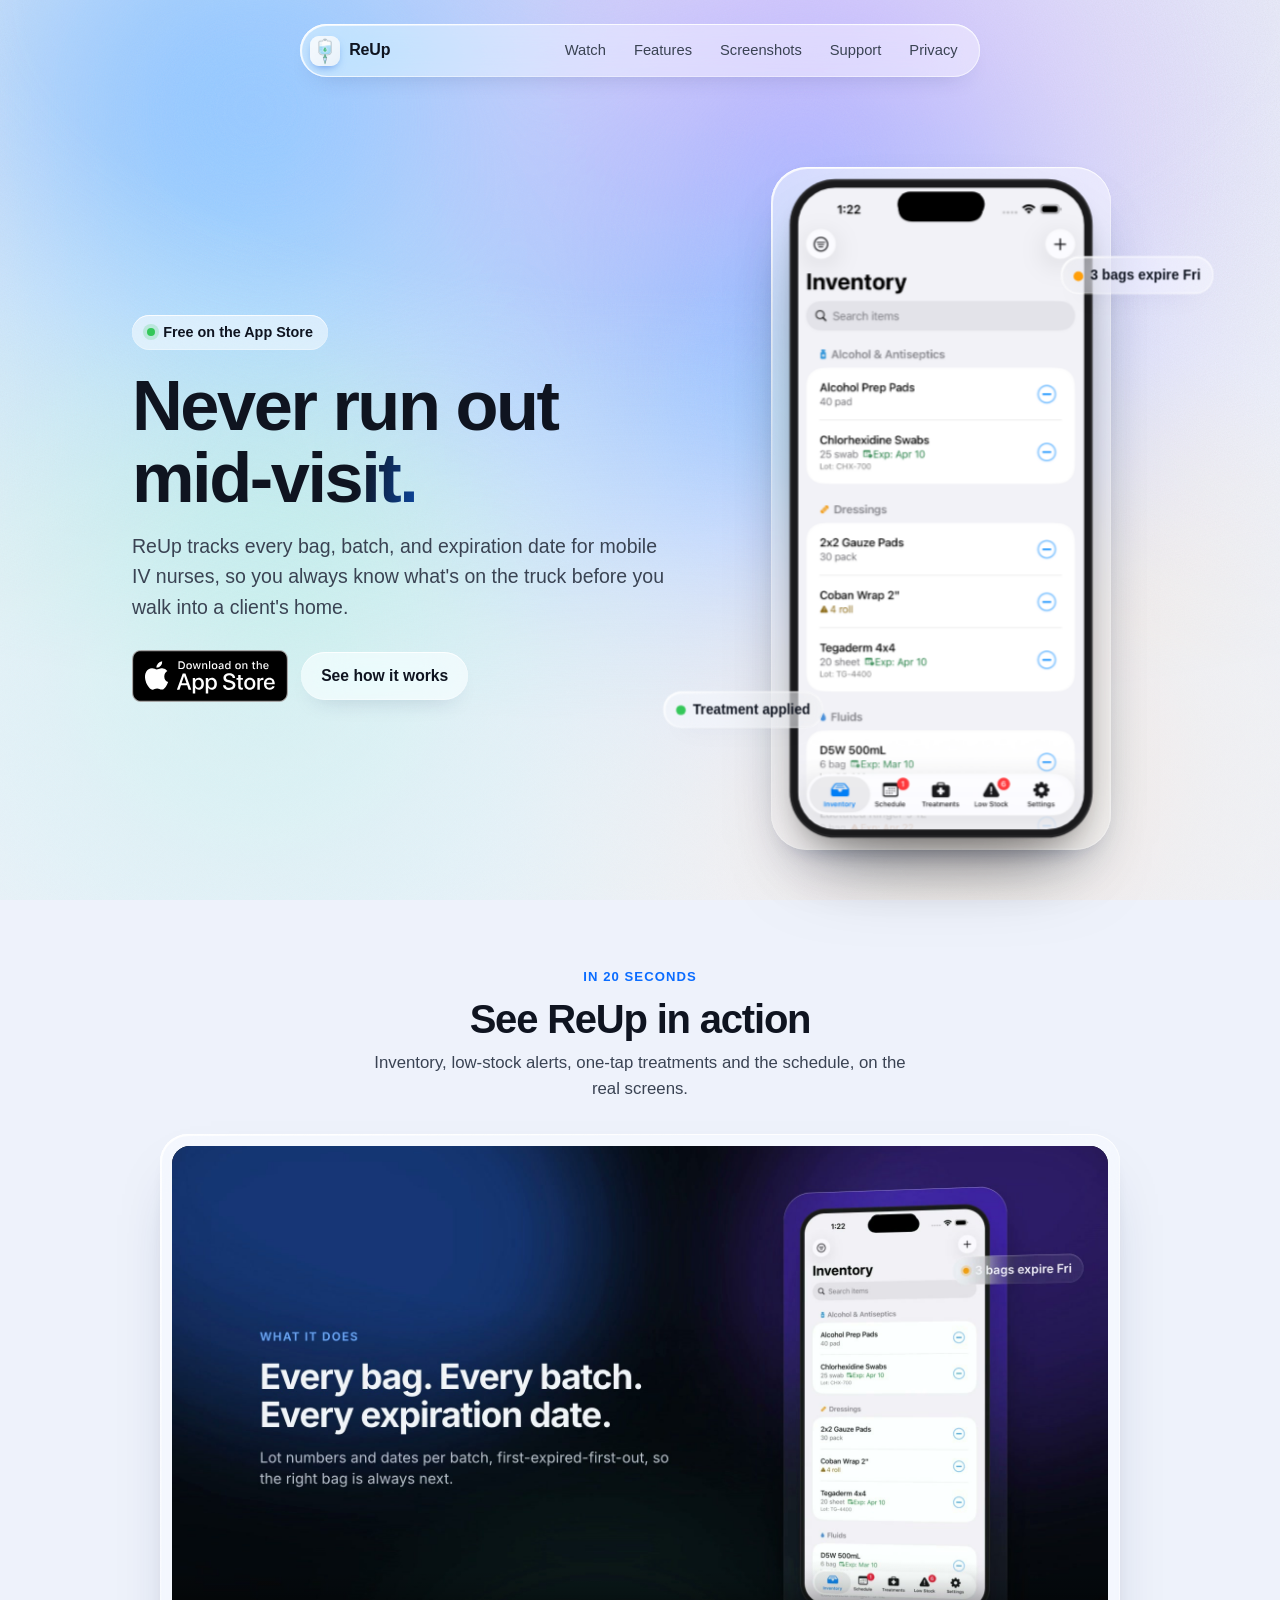
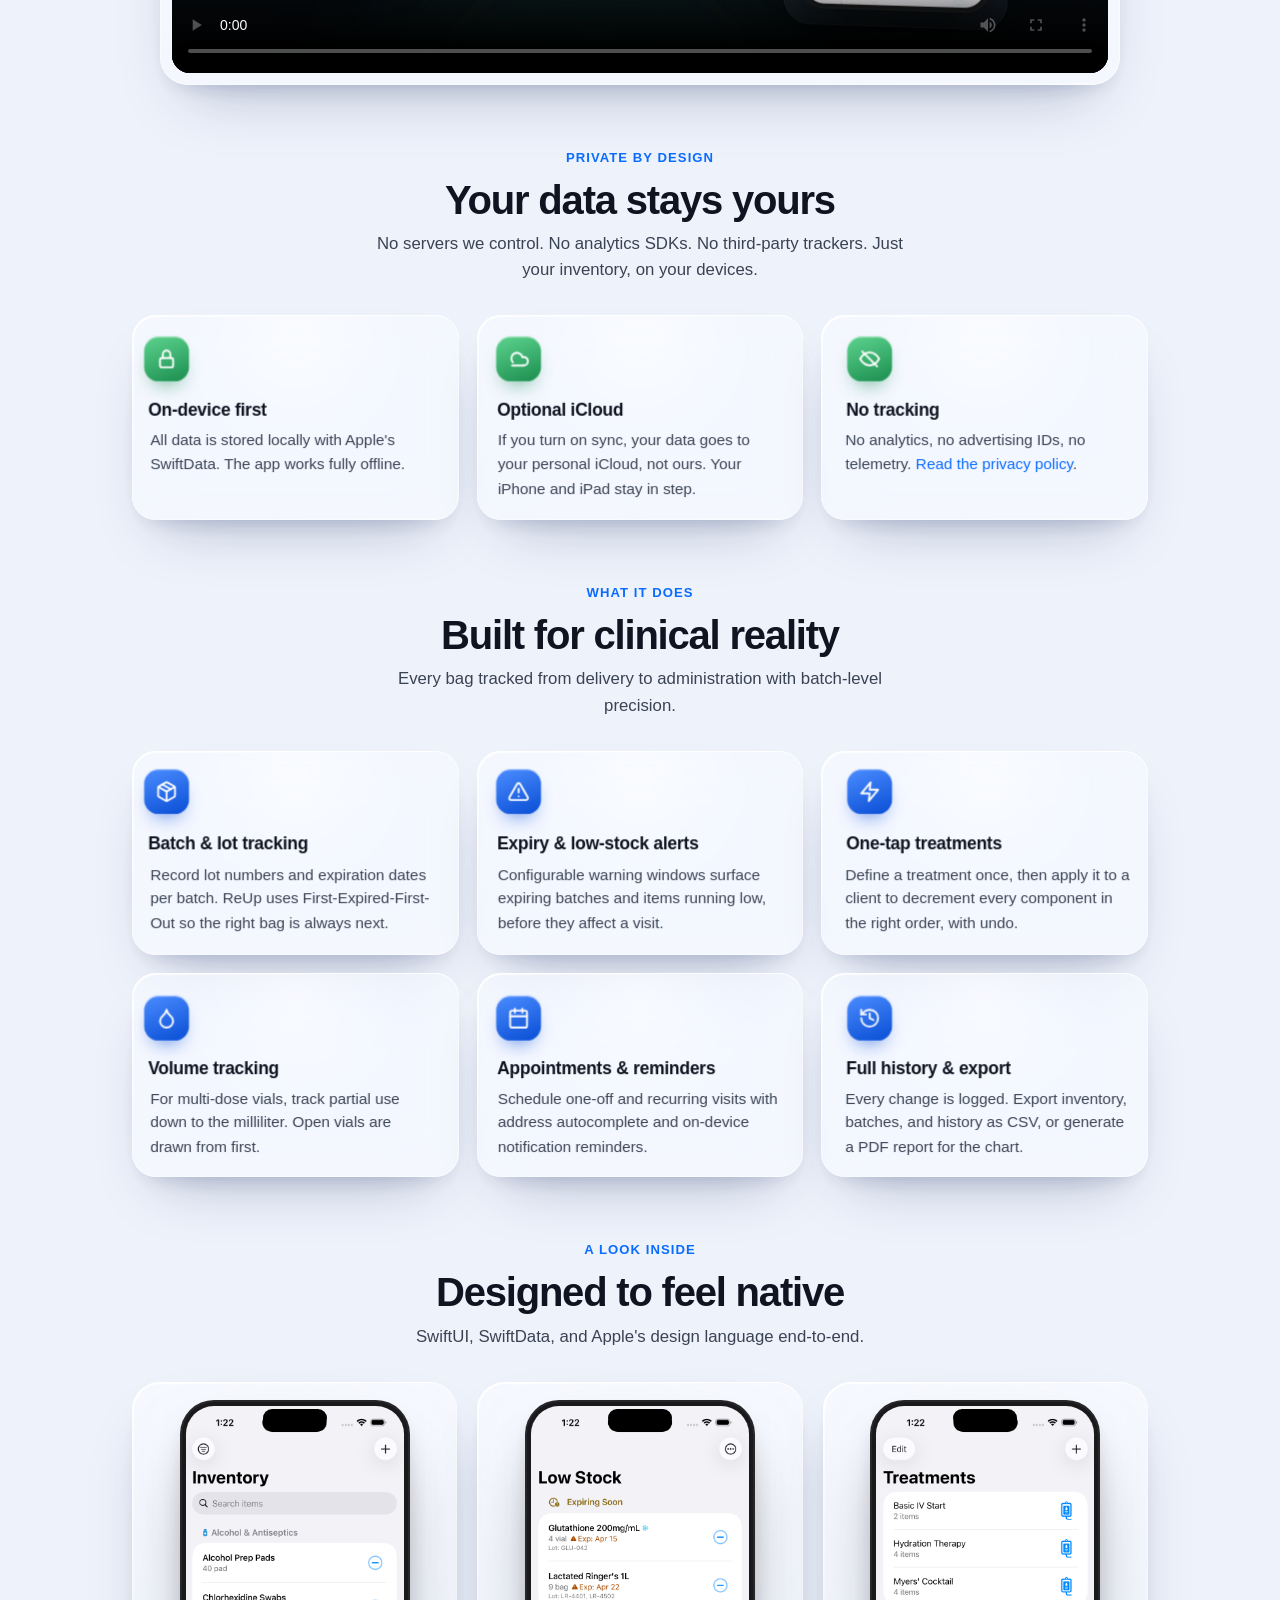
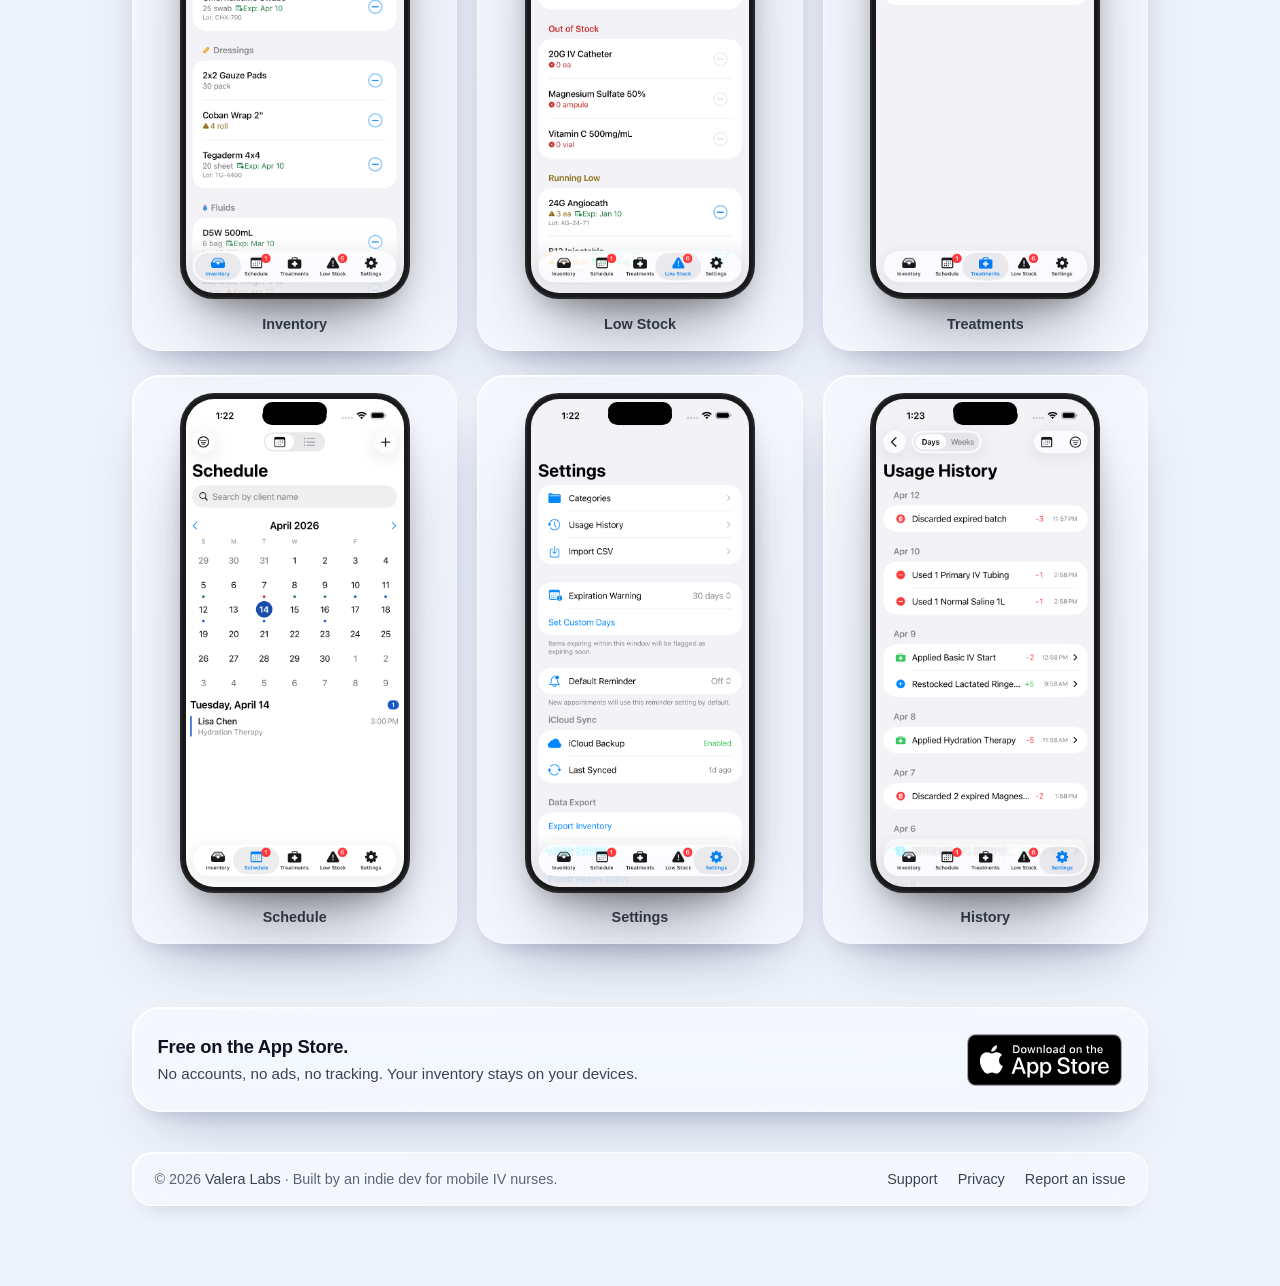
==== commit 51c0f12f: "Add the 20-second launch video to the ReUp landing page Made with brag on Hyperframes from the site'" ====
--- a/index.html
+++ b/index.html
@@ -120,6 +120,10 @@
         .stage .chip .sw { display: inline-block; width: 9px; height: 9px; border-radius: 50%; margin-right: 0.4rem; vertical-align: -1px; }
         @media (max-width: 600px) { .stage .chip { display: none; } }
 
+        /* launch video */
+        .video-frame { position: relative; max-width: 960px; margin: 0 auto; padding: 12px; border-radius: 28px; }
+        .video-frame video { display: block; width: 100%; height: auto; aspect-ratio: 16 / 9; border-radius: 18px; background: #07090f; }
+
         /* section heads */
         .section { padding: clamp(2.5rem, 7vh, 4.5rem) 0 0; }
         .eyebrow { display: block; text-align: center; color: var(--accent); font-size: 0.82rem; font-weight: 650; letter-spacing: 0.08em; text-transform: uppercase; margin-bottom: 0.6rem; }
@@ -190,6 +194,7 @@
         <nav class="nav glass" aria-label="Primary">
             <a class="brand" href="index.html"><img src="appicon.png" alt=""><span>ReUp</span></a>
             <div class="nav-links">
+                <a href="#watch">Watch</a>
                 <a href="#features">Features</a>
                 <a href="#screenshots">Screenshots</a>
                 <a href="support.html">Support</a>
@@ -220,6 +225,18 @@
                 </div>
             </div>
         </header>
+
+        <section class="section" id="watch" aria-labelledby="watch-title">
+            <span class="eyebrow">In 20 seconds</span>
+            <h2 class="section-title" id="watch-title">See ReUp in action</h2>
+            <p class="section-sub">Inventory, low-stock alerts, one-tap treatments and the schedule, on the real screens.</p>
+            <div class="video-frame glass">
+                <video id="launch-video" controls playsinline preload="metadata" poster="reup-launch.jpg" width="1920" height="1080">
+                    <source src="reup-launch.mp4" type="video/mp4">
+                    Your browser cannot play this video. <a href="reup-launch.mp4">Download it</a> instead.
+                </video>
+            </div>
+        </section>
 
         <section class="section" aria-labelledby="privacy-title">
             <span class="eyebrow">Private by design</span>
